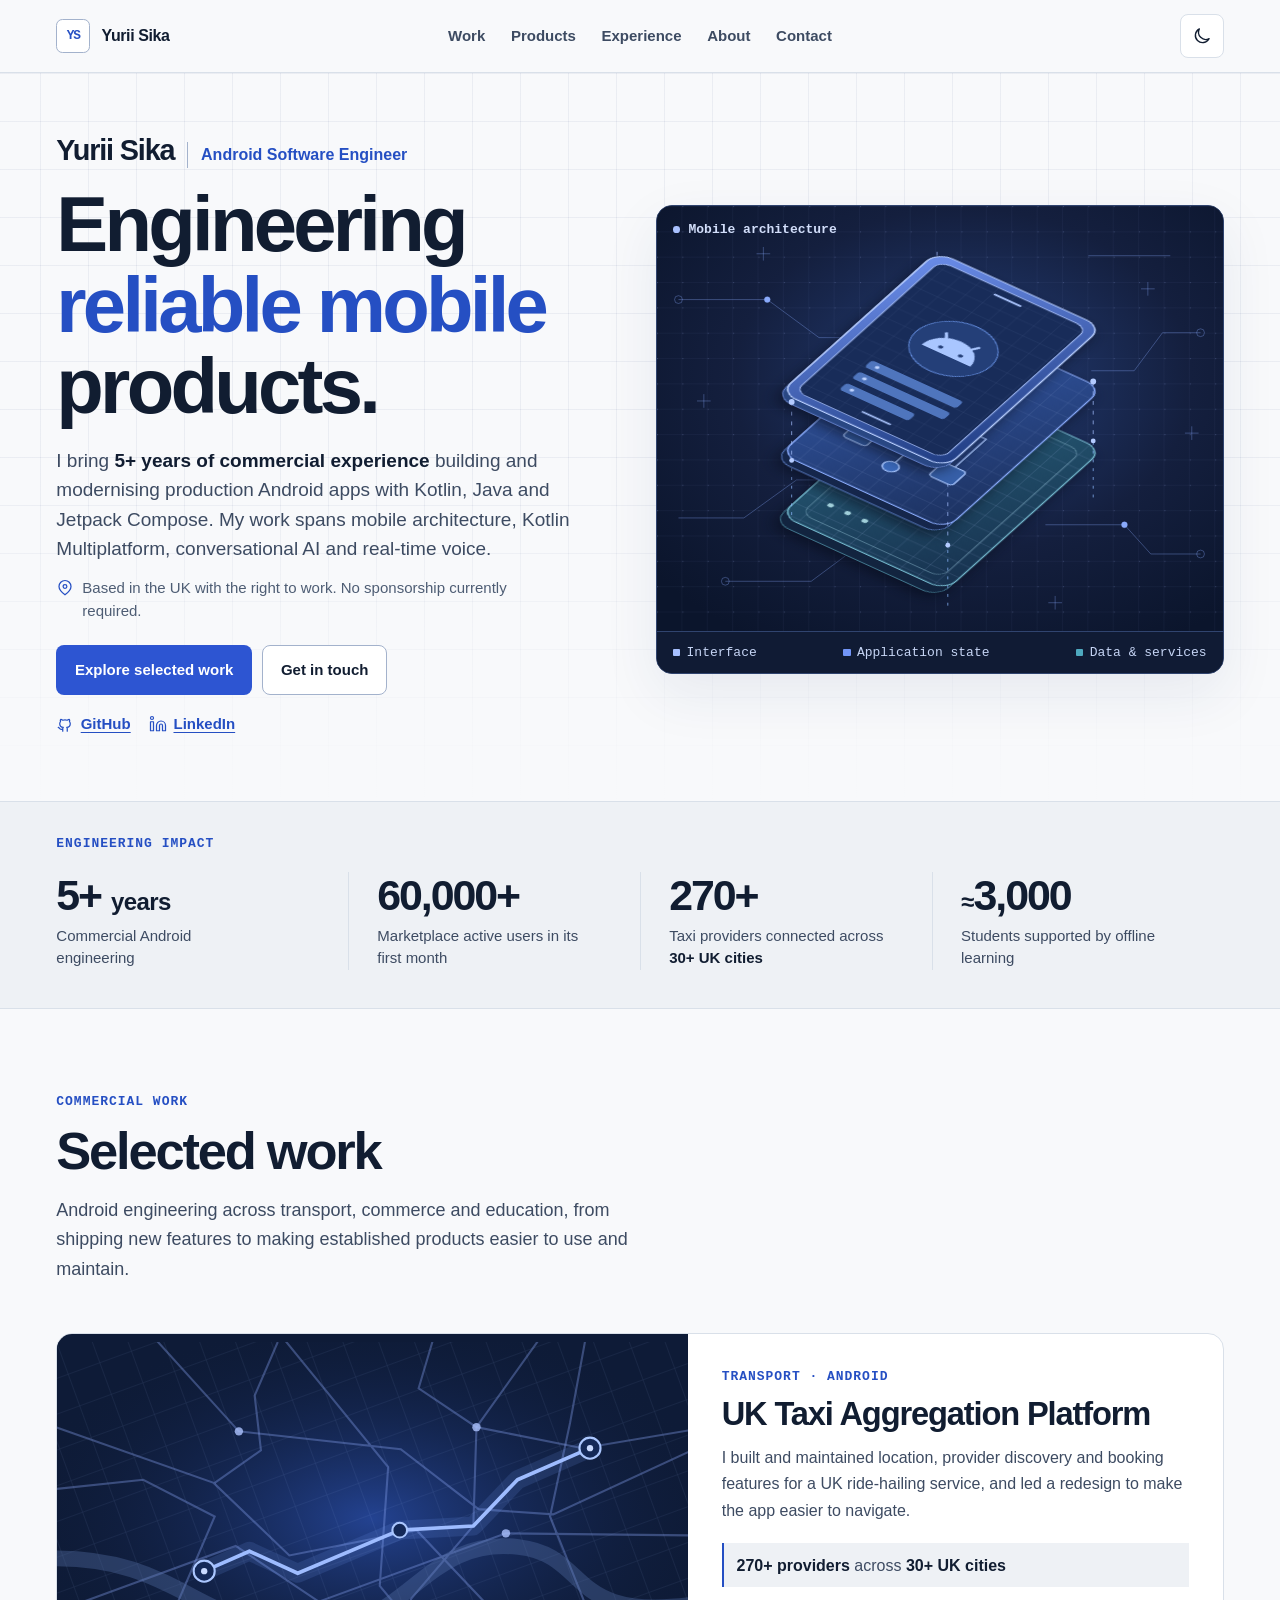
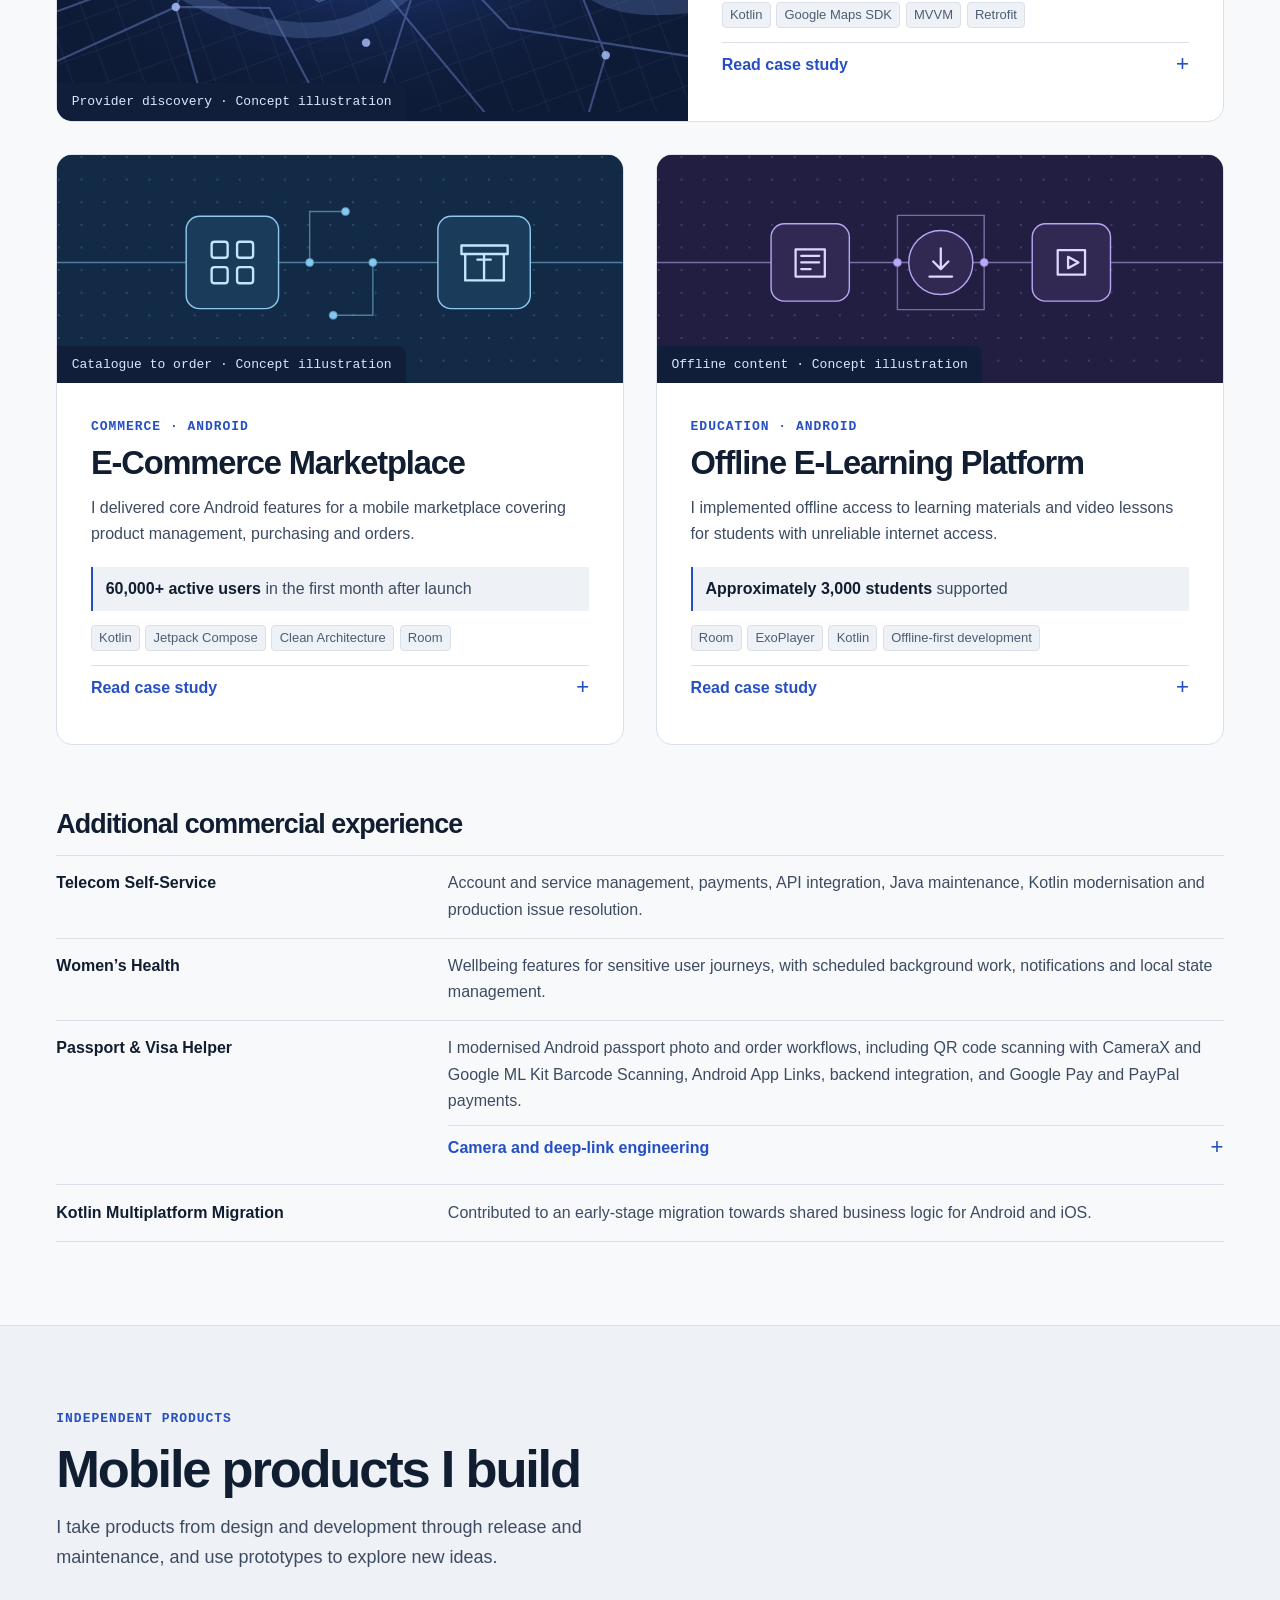
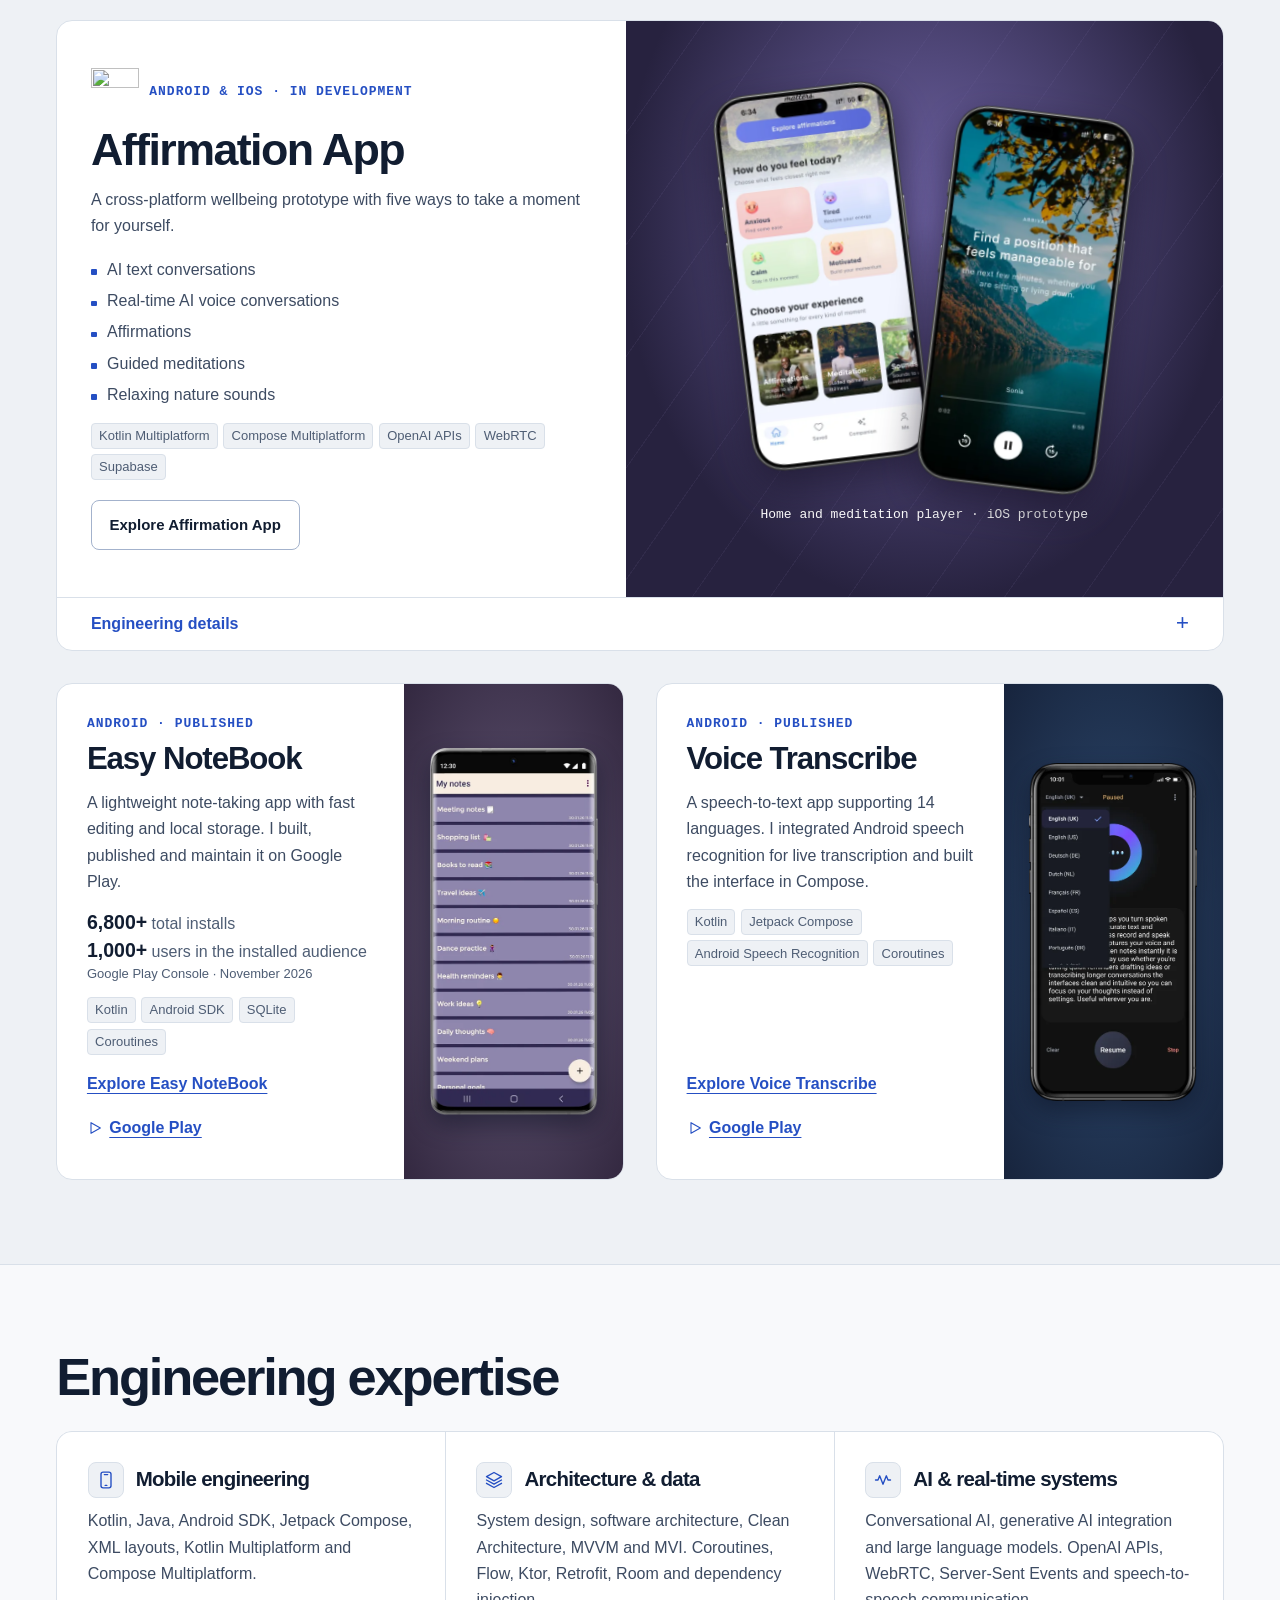
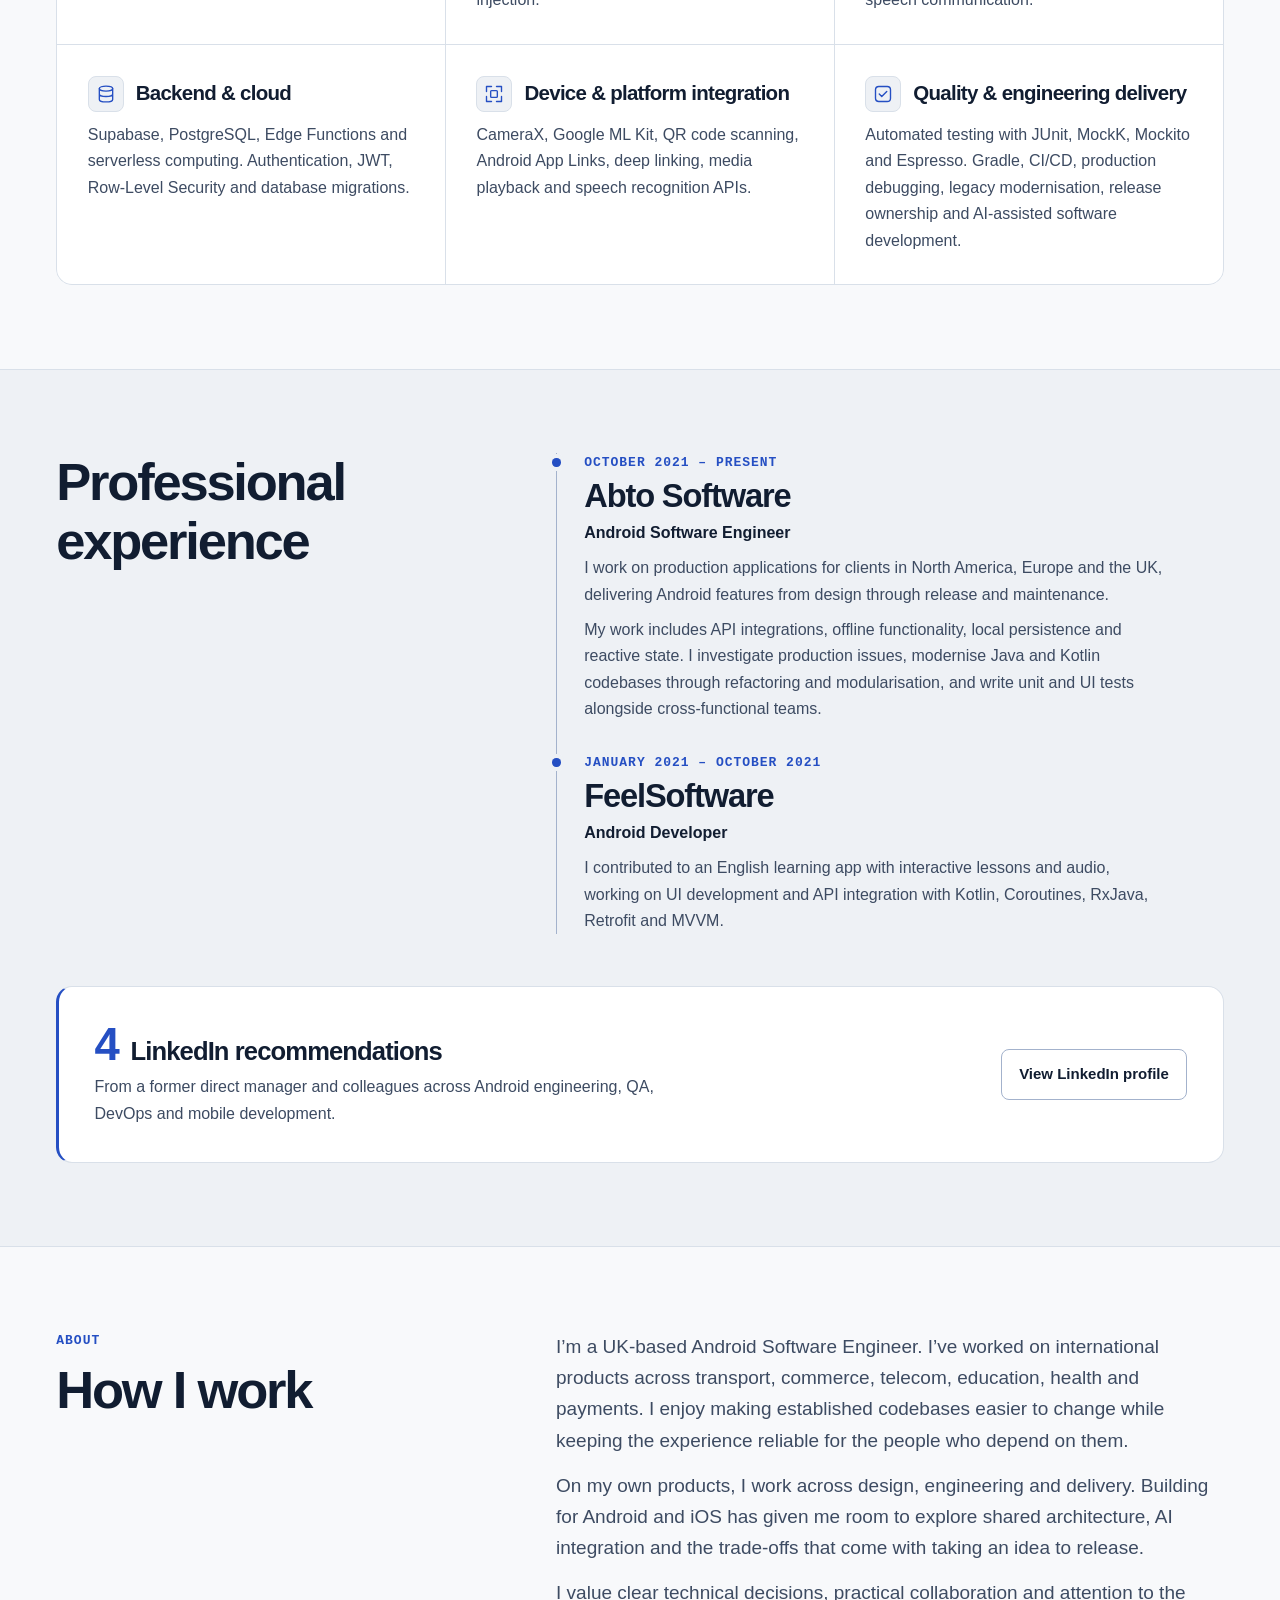
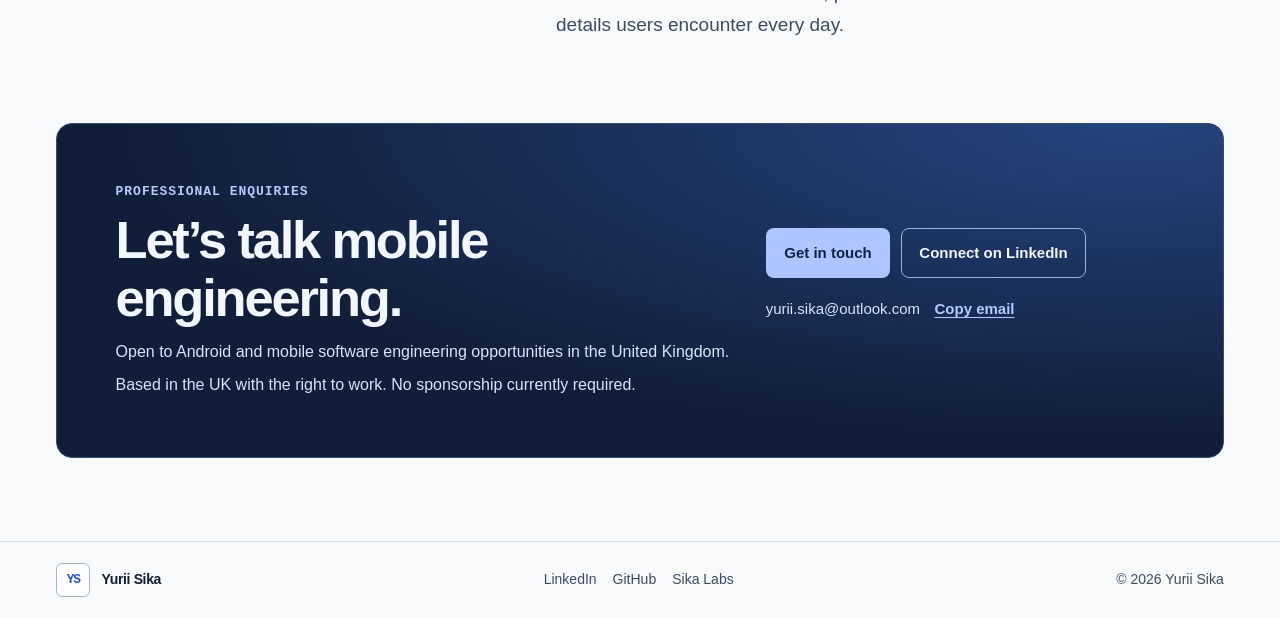
==== index.html @ c941b9f6 "feat(portfolio): redesign engineering portfolio and enhance project showcases" ====
<!DOCTYPE html>
<html lang="en-GB">
<head>
  <meta charset="utf-8">
  <meta name="viewport" content="width=device-width, initial-scale=1">
  <title>Yurii Sika | Android Software Engineer | Kotlin &amp; Mobile</title>
  <meta name="description" content="UK-based Android Software Engineer with 5+ years of commercial experience in Kotlin, Java, Jetpack Compose, Kotlin Multiplatform and production mobile engineering.">
  <link rel="canonical" href="https://yuriisika.com/">
  <meta property="og:type" content="website">
  <meta property="og:locale" content="en_GB">
  <meta property="og:url" content="https://yuriisika.com/">
  <meta property="og:site_name" content="Yurii Sika">
  <meta property="og:title" content="Yurii Sika | Android Software Engineer">
  <meta property="og:description" content="Commercial Android engineering and independent mobile products. Explore Yurii Sika’s work and experience.">
  <meta property="og:image" content="https://yuriisika.com/portfolio/share.png">
  <meta property="og:image:width" content="1200">
  <meta property="og:image:height" content="630">
  <meta property="og:image:alt" content="Yurii Sika, Android Software Engineer. Stylised illustration of the layers of a mobile app.">
  <meta name="twitter:card" content="summary_large_image">
  <meta name="twitter:title" content="Yurii Sika | Android Software Engineer">
  <meta name="twitter:description" content="Commercial Android engineering and independent mobile products. Explore Yurii Sika’s work and experience.">
  <meta name="twitter:image" content="https://yuriisika.com/portfolio/share.png">
  <meta name="twitter:image:alt" content="Yurii Sika, Android Software Engineer. Stylised illustration of the layers of a mobile app.">
  <link rel="icon" href="/favicon_32.png" sizes="32x32">
  <link rel="icon" href="/favicon_192.png" sizes="192x192">
  <link rel="apple-touch-icon" href="/favicon_512.png">
  <script>
    if (location.pathname === '/index.html') {
      history.replaceState(null, '', '/' + location.search + location.hash);
    }
    // Apply the saved preference before rendering and keep the shared theme key.
    try {
      const theme = localStorage.getItem('theme');
      if (theme === 'light' || theme === 'dark') document.documentElement.dataset.theme = theme;
    } catch {}
  </script>
  <link rel="stylesheet" href="/portfolio/portfolio.css">
  <script defer src="/script.js"></script>
  <script async src="https://www.googletagmanager.com/gtag/js?id=G-YZV2LLNLML"></script>
  <script>
    window.dataLayer = window.dataLayer || [];
    function gtag() { dataLayer.push(arguments); }
    gtag('js', new Date());
    gtag('config', 'G-YZV2LLNLML');
  </script>
  <script type="application/ld+json">
  {
    "@context": "https://schema.org",
    "@graph": [
      {
        "@type": "Person",
        "@id": "https://yuriisika.com/#person",
        "name": "Yurii Sika",
        "jobTitle": "Android Software Engineer",
        "url": "https://yuriisika.com/",
        "sameAs": ["https://www.linkedin.com/in/yurii-sika-ld-in/", "https://github.com/yurasika25"],
        "knowsAbout": ["Android software engineering", "Kotlin", "Jetpack Compose", "Kotlin Multiplatform"]
      },
      {
        "@type": "WebSite",
        "@id": "https://yuriisika.com/#website",
        "url": "https://yuriisika.com/",
        "name": "Yurii Sika",
        "inLanguage": "en-GB",
        "publisher": {"@id": "https://yuriisika.com/#person"}
      }
    ]
  }
  </script>
</head>
<body id="top">
  <a class="skip-link" href="#main">Skip to content</a>
  <header class="site-header">
    <div class="shell header-inner">
      <a class="wordmark" href="#top">
        <span class="monogram" aria-hidden="true">YS</span>
        <span>Yurii Sika</span>
      </a>
      <nav id="site-nav" class="site-nav" aria-label="Main navigation">
        <a href="#work">Work</a>
        <a href="#products">Products</a>
        <a href="#experience">Experience</a>
        <a href="#about">About</a>
        <a href="#contact">Contact</a>
      </nav>
      <div class="header-controls">
        <button class="icon-button" id="theme-toggle" type="button" aria-label="Dark theme" aria-pressed="false" title="Toggle light or dark theme" hidden>
          <svg class="moon-icon" viewBox="0 0 24 24" width="20" height="20" aria-hidden="true"><path d="M20.5 15.2a8.7 8.7 0 0 1-11.7-11.7A8.7 8.7 0 1 0 20.5 15.2Z"/></svg>
          <svg class="sun-icon" viewBox="0 0 24 24" width="20" height="20" aria-hidden="true"><circle cx="12" cy="12" r="4"/><path d="M12 2v2m0 16v2M2 12h2m16 0h2M5 5l1.5 1.5m11 11L19 19M5 19l1.5-1.5m11-11L19 5"/></svg>
        </button>
        <button class="icon-button" id="menu-toggle" type="button" aria-label="Menu" aria-controls="site-nav" aria-expanded="false" hidden>
          <svg class="menu-icon" viewBox="0 0 24 24" width="20" height="20" aria-hidden="true"><path d="M4 7h16M4 12h16M4 17h16"/></svg>
          <svg class="close-icon" viewBox="0 0 24 24" width="20" height="20" aria-hidden="true"><path d="m6 6 12 12M18 6 6 18"/></svg>
        </button>
      </div>
    </div>
  </header>

  <main id="main" tabindex="-1">
    <section class="hero" aria-labelledby="hero-title">
      <div class="shell layout hero-layout">
        <div class="hero-copy">
          <p class="hero-identity"><strong>Yurii Sika</strong> <span>Android Software Engineer</span></p>
          <h1 id="hero-title">Engineering <em>reliable mobile</em> products.</h1>
          <p class="hero-description">I bring <strong>5+ years of commercial experience</strong> building and modernising production Android apps with Kotlin, Java and Jetpack Compose. My work spans mobile architecture, Kotlin Multiplatform, conversational AI and real-time voice.</p>
          <p class="hero-availability">
            <svg class="line-icon" viewBox="0 0 24 24" width="18" height="18" aria-hidden="true" focusable="false"><path d="M20 10c0 5-8 11-8 11s-8-6-8-11a8 8 0 1 1 16 0Z"/><circle cx="12" cy="10" r="2.5"/></svg>
            <span>Based in the UK with the right to work. No sponsorship currently required.</span>
          </p>
          <div class="actions hero-actions">
            <a class="button primary" href="#work">Explore selected work</a>
            <a class="button secondary" href="#contact">Get in touch</a>
          </div>
          <div class="hero-links">
            <a href="https://github.com/yurasika25" class="text-link">
              <svg class="line-icon" viewBox="0 0 24 24" width="18" height="18" aria-hidden="true" focusable="false"><path d="M9 19c-4 1.2-4-2-6-2.5m12 5v-3a2.6 2.6 0 0 0-.7-2c2.3-.3 4.7-1.1 4.7-5A3.9 3.9 0 0 0 18 8.8a3.6 3.6 0 0 0-.1-2.8S17 5.7 15 7a11 11 0 0 0-6 0C7 5.7 6.1 6 6.1 6A3.6 3.6 0 0 0 6 8.8a3.9 3.9 0 0 0-1 2.7c0 3.9 2.4 4.7 4.7 5a2.6 2.6 0 0 0-.7 2v3"/></svg>
              GitHub
            </a>
            <a href="https://www.linkedin.com/in/yurii-sika-ld-in/" class="text-link">
              <svg class="line-icon" viewBox="0 0 24 24" width="18" height="18" aria-hidden="true" focusable="false"><path d="M16 8a6 6 0 0 1 6 6v7h-4v-7a2 2 0 0 0-4 0v7h-4v-7a6 6 0 0 1 6-6ZM2 9h4v12H2z"/><circle cx="4" cy="4" r="2"/></svg>
              LinkedIn
            </a>
          </div>
        </div>
        <figure class="hero-figure">
          <div class="figure-header"><span class="figure-status" aria-hidden="true"></span> Mobile architecture</div>
          <img src="/portfolio/mobile-architecture.svg" width="580" height="436" alt="" fetchpriority="high">
          <figcaption class="figure-legend"><span>Interface</span><span>Application state</span><span>Data &amp; services</span></figcaption>
        </figure>
      </div>
    </section>

    <section class="impact" aria-labelledby="impact-title">
      <div class="shell">
        <h2 class="eyebrow" id="impact-title">Engineering impact</h2>
        <dl class="metric-grid">
          <div><dt>Commercial Android engineering</dt><dd>5+ <span>years</span></dd></div>
          <div><dt>Marketplace active users in its first month</dt><dd>60,000+</dd></div>
          <div><dt>Taxi providers connected across <strong>30+ UK cities</strong></dt><dd>270+</dd></div>
          <div><dt>Students supported by offline learning</dt><dd><span class="visually-hidden">Approximately </span><span aria-hidden="true">≈</span>3,000</dd></div>
        </dl>
      </div>
    </section>

    <section class="shell section" id="work" aria-labelledby="work-title">
      <span class="anchor-alias" id="projects" aria-hidden="true"></span>
      <div class="section-intro">
        <p class="eyebrow">Commercial work</p>
        <h2 id="work-title">Selected work</h2>
        <p>Android engineering across transport, commerce and education, from shipping new features to making established products easier to use and maintain.</p>
      </div>

      <div class="work-grid">
        <article class="case case-featured" aria-labelledby="taxi-title">
          <figure class="case-art map-art">
            <svg viewBox="0 0 600 352" aria-hidden="true" focusable="false">
              <defs>
                <pattern id="map-grid" width="32" height="32" patternUnits="userSpaceOnUse" patternTransform="rotate(-20)"><path d="M0 0h32v32" fill="none" stroke="#a5c2ff" stroke-opacity=".13"/></pattern>
                <radialGradient id="map-glow"><stop stop-color="#325dcd" stop-opacity=".6"/><stop offset="1" stop-color="#0d1832" stop-opacity="0"/></radialGradient>
              </defs>
              <rect width="600" height="352" fill="#0e1b37"/>
              <ellipse cx="300" cy="168" rx="343" ry="200" fill="url(#map-glow)"/>
              <rect width="600" height="352" fill="url(#map-grid)"/>
              <g fill="none" stroke="#819be8" stroke-opacity=".38" stroke-width="2">
                <path d="M-5 258 170 194l79 53 178-65 179 2M87-10l86 95 154 17 74 57 71 5 134-62M-10 78l159 56 72 69 121-24 88 93 178 28M210-10l105 129-8 113 107 129M464-10 399 81l-3 94-59 69-37 115M504-10l-16 87-19 89 53 132-18 61"/>
                <path d="M-12 309 113 252l89 1 51 97M-12 141l94-10 68 35-37 86 31 109M360-10l-16 54 55 37 101 20 101-17M210 0l-22 51 6 52-44 31"/>
              </g>
              <path d="M-10 206c123-3 140 62 238 68 106 7 117-90 211-79 70 8 43 73 172 54" fill="none" stroke="#5673a8" stroke-opacity=".36" stroke-width="15"/>
              <path d="m140 218 43-19 46 21 97-41 70-4 42-44 69-30" fill="none" stroke="#76a3fa" stroke-width="18" stroke-opacity=".14" stroke-linecap="round" stroke-linejoin="round"/>
              <path d="m140 218 43-19 46 21 97-41 70-4 42-44 69-30" fill="none" stroke="#9ebcff" stroke-width="3.5" stroke-linecap="round" stroke-linejoin="round"/>
              <g fill="#142958" stroke="#abc7ff" stroke-width="2">
                <circle cx="140" cy="218" r="10"/><circle cx="326" cy="179" r="7"/><circle cx="507" cy="101" r="10"/>
              </g>
              <g fill="#c9daff"><circle cx="140" cy="218" r="3"/><circle cx="507" cy="101" r="3"/></g>
              <g fill="#adc3ff" fill-opacity=".8"><circle cx="173" cy="85" r="4"/><circle cx="427" cy="182" r="4"/><circle cx="522" cy="298" r="4"/><circle cx="113" cy="252" r="4"/><circle cx="399" cy="81" r="4"/><circle cx="294" cy="286" r="4"/></g>
            </svg>
            <figcaption>Provider discovery · Concept illustration</figcaption>
          </figure>
          <div class="case-body">
            <p class="eyebrow">Transport · Android</p>
            <h3 id="taxi-title">UK Taxi Aggregation Platform</h3>
            <p>I built and maintained location, provider discovery and booking features for a UK ride-hailing service, and led a redesign to make the app easier to navigate.</p>
            <p class="case-outcome"><strong>270+ providers</strong> across <strong>30+ UK cities</strong></p>
            <ul class="tech-list" aria-label="Key taxi platform technologies"><li>Kotlin</li><li>Google Maps SDK</li><li>MVVM</li><li>Retrofit</li></ul>
            <details class="disclosure">
              <summary>Read case study<span class="visually-hidden"> for the UK Taxi Aggregation Platform</span></summary>
              <div class="disclosure-body">
                <h4>Engineering challenge</h4>
                <p>Help riders find providers near them and follow a clear path from discovery to booking.</p>
                <h4>Technical approach</h4>
                <p>I worked with Google Maps SDK, REST APIs and local persistence. MVVM-based screen logic handled UI state. I collaborated with the UK client and QA teams on production delivery.</p>
                <ul class="tech-list" aria-label="Additional taxi platform technologies"><li>Android SDK</li><li>XML</li><li>Hilt</li><li>Room</li><li>Espresso</li></ul>
              </div>
            </details>
          </div>
        </article>

        <article class="case" aria-labelledby="market-title">
          <figure class="case-art market-art">
            <svg viewBox="0 0 600 230" aria-hidden="true" focusable="false">
              <defs><pattern id="market-grid" width="24" height="24" patternUnits="userSpaceOnUse"><circle cx="2" cy="2" r="1" fill="#9bcaff" fill-opacity=".26"/></pattern></defs>
              <rect width="600" height="230" fill="#122a45"/>
              <rect width="600" height="230" fill="url(#market-grid)"/>
              <g fill="none" stroke="#71aacd" stroke-opacity=".65" stroke-width="1.5"><path d="M0 114h137m98 0h169m91 0h105M268 114V60h38m29 54v56h-42"/><circle cx="268" cy="114" r="4" fill="#82c9f3"/><circle cx="335" cy="114" r="4" fill="#82c9f3"/><circle cx="306" cy="60" r="4" fill="#82c9f3"/><circle cx="293" cy="170" r="4" fill="#82c9f3"/></g>
              <g fill="#1b3b5a" stroke="#8ec8ec" stroke-width="1.5"><rect x="137" y="65" width="98" height="98" rx="14"/><rect x="404" y="65" width="98" height="98" rx="14"/></g>
              <g fill="none" stroke="#c2e6ff" stroke-width="2.5" stroke-linejoin="round" stroke-linecap="round"><rect x="164" y="92" width="17" height="17" rx="3"/><rect x="191" y="92" width="17" height="17" rx="3"/><rect x="164" y="119" width="17" height="17" rx="3"/><rect x="191" y="119" width="17" height="17" rx="3"/><path d="M433 105h41v28h-41zM429 96h49v9h-49zM453 105v28m-7-22h14"/></g>
            </svg>
            <figcaption>Catalogue to order · Concept illustration</figcaption>
          </figure>
          <div class="case-body">
            <p class="eyebrow">Commerce · Android</p>
            <h3 id="market-title">E-Commerce Marketplace</h3>
            <p>I delivered core Android features for a mobile marketplace covering product management, purchasing and orders.</p>
            <p class="case-outcome"><strong>60,000+ active users</strong> in the first month after launch</p>
            <ul class="tech-list" aria-label="Key marketplace technologies"><li>Kotlin</li><li>Jetpack Compose</li><li>Clean Architecture</li><li>Room</li></ul>
            <details class="disclosure">
              <summary>Read case study<span class="visually-hidden"> for the E-Commerce Marketplace</span></summary>
              <div class="disclosure-body">
                <h4>Engineering challenge</h4>
                <p>Support data-driven marketplace flows while keeping the Android codebase maintainable as the product grew.</p>
                <h4>Technical approach</h4>
                <p>I built Compose interfaces with reactive state, integrated backend APIs and local persistence, and contributed to the application architecture.</p>
                <ul class="tech-list" aria-label="Additional marketplace technologies"><li>Coroutines</li><li>Dagger</li><li>MVVM</li><li>REST APIs</li></ul>
              </div>
            </details>
          </div>
        </article>

        <article class="case" aria-labelledby="learning-title">
          <figure class="case-art learning-art">
            <svg viewBox="0 0 600 230" aria-hidden="true" focusable="false">
              <defs><pattern id="learning-grid" width="24" height="24" patternUnits="userSpaceOnUse"><circle cx="2" cy="2" r="1" fill="#c2b4fb" fill-opacity=".28"/></pattern></defs>
              <rect width="600" height="230" fill="#211e41"/>
              <rect width="600" height="230" fill="url(#learning-grid)"/>
              <g fill="none" stroke="#a59adc" stroke-width="1.5" stroke-opacity=".65"><path d="M0 114h121m360 0h119m-402 0h207m-150 0V64h92v50m-92 0v50h92v-50"/><circle cx="255" cy="114" r="4" fill="#baa9fc"/><circle cx="347" cy="114" r="4" fill="#baa9fc"/></g>
              <g fill="#322953" stroke="#b7a6f2" stroke-width="1.5"><rect x="121" y="73" width="83" height="82" rx="14"/><rect x="398" y="73" width="83" height="82" rx="14"/><circle cx="301" cy="114" r="34"/></g>
              <g fill="none" stroke="#e0d6ff" stroke-width="2.4" stroke-linecap="round" stroke-linejoin="round"><path d="M147 100h31v29h-31zM153 107h19m-19 7h19m-19 7h10M425 101h29v26h-29z"/><path d="m436 108 11 6-11 6zM301 99v22m-8-8 8 8 8-8m-20 16h24"/></g>
            </svg>
            <figcaption>Offline content · Concept illustration</figcaption>
          </figure>
          <div class="case-body">
            <p class="eyebrow">Education · Android</p>
            <h3 id="learning-title">Offline E-Learning Platform</h3>
            <p>I implemented offline access to learning materials and video lessons for students with unreliable internet access.</p>
            <p class="case-outcome"><strong>Approximately 3,000 students</strong> supported</p>
            <ul class="tech-list" aria-label="Key e-learning technologies and practices"><li>Room</li><li>ExoPlayer</li><li>Kotlin</li><li>Offline-first development</li></ul>
            <details class="disclosure">
              <summary>Read case study<span class="visually-hidden"> for the Offline E-Learning Platform</span></summary>
              <div class="disclosure-body">
                <h4>Engineering challenge</h4>
                <p>Keep educational content and video lessons available when students lose their connection.</p>
                <h4>Technical approach</h4>
                <p>I worked on local persistence, caching, media playback and API integrations, and collaborated with backend engineers on content availability.</p>
                <ul class="tech-list" aria-label="Additional e-learning technologies"><li>Java</li><li>Jetpack Compose</li><li>Retrofit</li><li>MVVM</li><li>Clean Architecture</li><li>JUnit</li></ul>
              </div>
            </details>
          </div>
        </article>
      </div>

      <div class="additional-work">
        <h3>Additional commercial experience</h3>
        <dl class="work-index">
          <div><dt>Telecom Self-Service</dt><dd>Account and service management, payments, API integration, Java maintenance, Kotlin modernisation and production issue resolution.</dd></div>
          <div><dt>Women’s Health</dt><dd>Wellbeing features for sensitive user journeys, with scheduled background work, notifications and local state management.</dd></div>
          <div>
            <dt>Passport &amp; Visa Helper</dt>
            <dd>
              <p>I modernised Android passport photo and order workflows, including QR code scanning with CameraX and Google ML Kit Barcode Scanning, Android App Links, backend integration, and Google Pay and PayPal payments.</p>
              <details class="disclosure work-disclosure">
                <summary>Camera and deep-link engineering<span class="visually-hidden"> for Passport and Visa Helper</span></summary>
                <div class="disclosure-body"><p>I routed the scanner through the existing deep-link flow so that scanned QR codes and Android App Links lead to the same workflow. I worked on camera lifecycle management and refactored the legacy Android architecture.</p></div>
              </details>
            </dd>
          </div>
          <div><dt>Kotlin Multiplatform Migration</dt><dd>Contributed to an early-stage migration towards shared business logic for Android and iOS.</dd></div>
        </dl>
      </div>
    </section>

    <section class="products-section section" id="products" aria-labelledby="products-title">
      <div class="shell">
        <div class="section-intro">
          <p class="eyebrow">Independent products</p>
          <h2 id="products-title">Mobile products I build</h2>
          <p>I take products from design and development through release and maintenance, and use prototypes to explore new ideas.</p>
        </div>

        <article class="product affirmation-product" aria-labelledby="affirmation-title">
          <div class="product-body">
            <div class="product-meta">
              <img src="/affirmation-app/logo-current-small.png" width="48" height="47" alt="" loading="lazy" decoding="async">
              <p class="eyebrow">Android &amp; iOS · In development</p>
            </div>
            <h3 id="affirmation-title">Affirmation App</h3>
            <p>A cross-platform wellbeing prototype with five ways to take a moment for yourself.</p>
            <ul class="pillars">
              <li>AI text conversations</li>
              <li>Real-time AI voice conversations</li>
              <li>Affirmations</li>
              <li>Guided meditations</li>
              <li>Relaxing nature sounds</li>
            </ul>
            <ul class="tech-list" aria-label="Key Affirmation App technologies"><li>Kotlin Multiplatform</li><li>Compose Multiplatform</li><li>OpenAI APIs</li><li>WebRTC</li><li>Supabase</li></ul>
            <div class="actions product-actions"><a class="button secondary" href="/affirmation-app/">Explore Affirmation App</a></div>
          </div>
          <figure class="product-art affirmation-art">
            <div class="device-pair">
              <img class="device-home" src="/portfolio/affirmation-home-384.webp" srcset="/portfolio/affirmation-home-384.webp 384w, /portfolio/affirmation-home-704.webp 704w" sizes="(max-width: 35rem) 35vw, 200px" width="384" height="786" alt="Affirmation App home screen showing a daily affirmation, mood check-in and activity shortcuts" loading="lazy" decoding="async">
              <img class="device-player" src="/portfolio/affirmation-meditation-384.webp" srcset="/portfolio/affirmation-meditation-384.webp 384w, /portfolio/affirmation-meditation-704.webp 704w" sizes="(max-width: 35rem) 35vw, 200px" width="384" height="786" alt="Affirmation App guided meditation player with a lakeside image and playback controls" loading="lazy" decoding="async">
            </div>
            <figcaption>Home and meditation player · iOS prototype</figcaption>
          </figure>
          <details class="disclosure product-disclosure">
            <summary>Engineering details<span class="visually-hidden"> for Affirmation App</span></summary>
            <div class="disclosure-body">
              <p>I used Clean Architecture to share business logic across Android and iOS with Kotlin Multiplatform and build the interface with Compose Multiplatform. The app uses Coroutines and Flow for asynchronous work and state, Ktor for networking, Koin for dependency injection and Room for local caching. The shared architecture supports media playback, reminders and content management.</p>
              <figure class="transport-diagram">
                <figcaption>Conversation transport</figcaption>
                <div class="transport-lanes">
                  <div>
                    <h4>AI text</h4>
                    <p class="transport-path">App <span aria-hidden="true">→</span> Edge Functions <span aria-hidden="true">→</span> Responses API</p>
                    <p>A Supabase Edge Function calls the OpenAI Responses API and streams text back to the app using Server-Sent Events (SSE).</p>
                  </div>
                  <div>
                    <h4>Real-time voice</h4>
                    <p class="transport-path">App <span aria-hidden="true">↔</span> OpenAI Realtime API</p>
                    <p>Native WebRTC on Android and iOS carries bidirectional speech-to-speech audio between the device and OpenAI.</p>
                  </div>
                </div>
              </figure>
              <p>Supabase uses JWT authentication. Edge Functions authorise voice sessions, manage their lifecycle and enforce usage quotas. PostgreSQL holds conversation and session records with Row-Level Security (RLS).</p>
              <p class="development-note">Real-time voice was implemented and tested on Android and iOS during development.</p>
            </div>
          </details>
        </article>

        <div class="product-grid">
          <article class="product compact-product" aria-labelledby="notebook-title">
            <div class="product-body">
              <p class="eyebrow">Android · Published</p>
              <h3 id="notebook-title">Easy NoteBook</h3>
              <p>A lightweight note-taking app with fast editing and local storage. I built, published and maintain it on Google Play.</p>
              <p class="notebook-metric">
                <strong>6,800+</strong> total installs<br>
                <strong>1,000+</strong> users in the installed audience
                <span>Google Play Console · November 2026</span>
              </p>
              <ul class="tech-list compact-stack" aria-label="Easy NoteBook technology"><li>Kotlin</li><li>Android SDK</li><li>SQLite</li><li>Coroutines</li></ul>
              <div class="product-links">
                <a class="text-link" href="/easy-notebook/">Explore Easy NoteBook</a>
                <a class="text-link store-link" href="https://play.google.com/store/apps/details?id=com.notes.easynotebook" aria-label="Easy NoteBook on Google Play">
                  <svg class="line-icon" viewBox="0 0 24 24" width="16" height="16" aria-hidden="true" focusable="false"><path d="m6 4 14 8-14 8Z"/></svg>
                  Google Play
                </a>
              </div>
            </div>
            <div class="product-art notebook-art"><img src="/portfolio/easy-notebook-400.webp" width="400" height="877" alt="Easy NoteBook on Android, showing its list of saved notes" loading="lazy" decoding="async"></div>
          </article>

          <article class="product compact-product" aria-labelledby="voice-title">
            <div class="product-body">
              <p class="eyebrow">Android · Published</p>
              <h3 id="voice-title">Voice Transcribe</h3>
              <p>A speech-to-text app supporting 14 languages. I integrated Android speech recognition for live transcription and built the interface in Compose.</p>
              <ul class="tech-list compact-stack" aria-label="Voice Transcribe technology"><li>Kotlin</li><li>Jetpack Compose</li><li>Android Speech Recognition</li><li>Coroutines</li></ul>
              <div class="product-links">
                <a class="text-link" href="/voice-transcribe/">Explore Voice Transcribe</a>
                <a class="text-link store-link" href="https://play.google.com/store/apps/details?id=com.voice.transcribe" aria-label="Voice Transcribe on Google Play">
                  <svg class="line-icon" viewBox="0 0 24 24" width="16" height="16" aria-hidden="true" focusable="false"><path d="m6 4 14 8-14 8Z"/></svg>
                  Google Play
                </a>
              </div>
            </div>
            <div class="product-art voice-art"><img src="/portfolio/voice-transcribe-400.webp" width="400" height="805" alt="Voice Transcribe on Android, showing the language selector and a live transcript" loading="lazy" decoding="async"></div>
          </article>
        </div>
      </div>
    </section>

    <section class="shell section expertise" aria-labelledby="expertise-title">
      <span class="anchor-alias" id="stack" aria-hidden="true"></span>
      <div class="section-intro">
        <h2 id="expertise-title">Engineering expertise</h2>
      </div>
      <div class="capabilities">
        <article>
          <div class="capability-heading">
            <span class="capability-icon"><svg class="line-icon" viewBox="0 0 24 24" width="20" height="20" aria-hidden="true" focusable="false"><rect x="6" y="2.5" width="12" height="19" rx="2.5"/><path d="M10 5.5h4m-3 13h2"/></svg></span>
            <h3>Mobile engineering</h3>
          </div>
          <p>Kotlin, Java, Android SDK, Jetpack Compose, XML layouts, Kotlin Multiplatform and Compose Multiplatform.</p>
        </article>
        <article>
          <div class="capability-heading">
            <span class="capability-icon"><svg class="line-icon" viewBox="0 0 24 24" width="20" height="20" aria-hidden="true" focusable="false"><path d="m12 3 9 5-9 5-9-5Zm-9 9 9 5 9-5m-18 4 9 5 9-5"/></svg></span>
            <h3>Architecture &amp; data</h3>
          </div>
          <p>System design, software architecture, Clean Architecture, MVVM and MVI. Coroutines, Flow, Ktor, Retrofit, Room and dependency injection.</p>
        </article>
        <article>
          <div class="capability-heading">
            <span class="capability-icon"><svg class="line-icon" viewBox="0 0 24 24" width="20" height="20" aria-hidden="true" focusable="false"><path d="M3 12h3l2-5 4 10 4-10 2 5h3"/></svg></span>
            <h3>AI &amp; real-time systems</h3>
          </div>
          <p>Conversational AI, generative AI integration and large language models. OpenAI APIs, WebRTC, Server-Sent Events and speech-to-speech communication.</p>
        </article>
        <article>
          <div class="capability-heading">
            <span class="capability-icon"><svg class="line-icon" viewBox="0 0 24 24" width="20" height="20" aria-hidden="true" focusable="false"><ellipse cx="12" cy="5.5" rx="8" ry="3"/><path d="M4 5.5v13a8 3 0 0 0 16 0v-13m-16 6.5a8 3 0 0 0 16 0"/></svg></span>
            <h3>Backend &amp; cloud</h3>
          </div>
          <p>Supabase, PostgreSQL, Edge Functions and serverless computing. Authentication, JWT, Row-Level Security and database migrations.</p>
        </article>
        <article>
          <div class="capability-heading">
            <span class="capability-icon"><svg class="line-icon" viewBox="0 0 24 24" width="20" height="20" aria-hidden="true" focusable="false"><path d="M9 3H3v6m12-6h6v6M3 15v6h6m12-6v6h-6"/><rect x="8" y="8" width="8" height="8" rx="1"/></svg></span>
            <h3>Device &amp; platform integration</h3>
          </div>
          <p>CameraX, Google ML Kit, QR code scanning, Android App Links, deep linking, media playback and speech recognition APIs.</p>
        </article>
        <article>
          <div class="capability-heading">
            <span class="capability-icon"><svg class="line-icon" viewBox="0 0 24 24" width="20" height="20" aria-hidden="true" focusable="false"><rect x="3" y="3" width="18" height="18" rx="4"/><path d="m7.5 12 3 3 6-6"/></svg></span>
            <h3>Quality &amp; engineering delivery</h3>
          </div>
          <p>Automated testing with JUnit, MockK, Mockito and Espresso. Gradle, CI/CD, production debugging, legacy modernisation, release ownership and AI-assisted software development.</p>
        </article>
      </div>
    </section>

    <section class="experience-section section" id="experience" aria-labelledby="experience-title">
      <div class="shell layout experience-layout">
        <div class="section-intro"><h2 id="experience-title">Professional experience</h2></div>
        <ol class="timeline">
          <li>
            <p class="eyebrow"><time datetime="2021-10">October 2021</time> – Present</p>
            <h3>Abto Software</h3>
            <p class="job-title">Android Software Engineer</p>
            <p>I work on production applications for clients in North America, Europe and the UK, delivering Android features from design through release and maintenance.</p>
            <p>My work includes API integrations, offline functionality, local persistence and reactive state. I investigate production issues, modernise Java and Kotlin codebases through refactoring and modularisation, and write unit and UI tests alongside cross-functional teams.</p>
          </li>
          <li>
            <p class="eyebrow"><time datetime="2021-01">January 2021</time> – <time datetime="2021-10">October 2021</time></p>
            <h3>FeelSoftware</h3>
            <p class="job-title">Android Developer</p>
            <p>I contributed to an English learning app with interactive lessons and audio, working on UI development and API integration with Kotlin, Coroutines, RxJava, Retrofit and MVVM.</p>
          </li>
        </ol>
        <aside class="references" aria-labelledby="references-title">
          <div>
            <h3 id="references-title"><span class="reference-count">4</span> LinkedIn recommendations</h3>
            <p>From a former direct manager and colleagues across Android engineering, QA, DevOps and mobile development.</p>
          </div>
          <a class="button secondary" href="https://www.linkedin.com/in/yurii-sika-ld-in/">View LinkedIn profile</a>
        </aside>
      </div>
    </section>

    <section class="shell section layout about" id="about" aria-labelledby="about-title">
      <div class="section-intro"><p class="eyebrow">About</p><h2 id="about-title">How I work</h2></div>
      <div class="about-copy">
        <p>I’m a UK-based Android Software Engineer. I’ve worked on international products across transport, commerce, telecom, education, health and payments. I enjoy making established codebases easier to change while keeping the experience reliable for the people who depend on them.</p>
        <p>On my own products, I work across design, engineering and delivery. Building for Android and iOS has given me room to explore shared architecture, AI integration and the trade-offs that come with taking an idea to release.</p>
        <p>I value clear technical decisions, practical collaboration and attention to the details users encounter every day.</p>
      </div>
    </section>

    <section class="shell contact-shell" id="contact" aria-labelledby="contact-title">
      <div class="contact">
        <div>
          <p class="eyebrow">Professional enquiries</p>
          <h2 id="contact-title">Let’s talk mobile engineering.</h2>
          <p>Open to Android and mobile software engineering opportunities in the United Kingdom.</p>
          <p>Based in the UK with the right to work. No sponsorship currently required.</p>
        </div>
        <div class="contact-actions">
          <div class="actions">
            <a class="button primary" id="email-link" href="mailto:yurii.sika@outlook.com">Get in touch</a>
            <a class="button secondary" href="https://www.linkedin.com/in/yurii-sika-ld-in/">Connect on LinkedIn</a>
          </div>
          <div class="email-line"><span id="email-address">yurii.sika@outlook.com</span><button class="copy-button" type="button" id="copy-email" hidden>Copy email</button></div>
          <p class="copy-status" id="copy-status" role="status"></p>
        </div>
      </div>
    </section>
  </main>

  <footer class="site-footer">
    <div class="shell footer-inner">
      <a class="wordmark" href="#top"><span class="monogram" aria-hidden="true">YS</span><span>Yurii Sika</span></a>
      <nav aria-label="Footer">
        <a href="https://www.linkedin.com/in/yurii-sika-ld-in/">LinkedIn</a>
        <a href="https://github.com/yurasika25">GitHub</a>
        <a href="/sika-labs/">Sika Labs</a>
      </nav>
      <p>© <span id="year">2026</span> Yurii Sika</p>
    </div>
  </footer>
</body>
</html>
---- portfolio/portfolio.css ----
:root {
  color-scheme: light dark;
  --canvas: #f8f9fb;
  --surface: #fff;
  --surface-alt: #eef1f5;
  --ink: #111d31;
  --text: #3d4b62;
  --muted: #4e5d74;
  --line: #d9e0e9;
  --line-strong: #a3b2cc;
  --accent: #254fc3;
  --button: #2d55d2;
  --button-hover: #2145b7;
  --focus: #2959d5;
  --grid-line: #263f7610;
  --shadow: 0 20px 56px #1b306014;
  --sans: "Inter", -apple-system, BlinkMacSystemFont, "Segoe UI", sans-serif;
  --mono: ui-monospace, "SF Mono", Consolas, monospace;
  --max-width: 80rem;
  --gutter: clamp(1rem, 4.4vw, 4.5rem);
  --gap: clamp(1rem, 2.5vw, 2rem);
  --section-block: clamp(3.5rem, 6.5vw, 6rem);
  --radius: 1rem;
  --small-radius: .5rem;
  --header-height: 4.5rem;
  --motion: 160ms ease;
}

:root[data-theme="light"] { color-scheme: light; }
:root[data-theme="dark"] { color-scheme: dark; }

@supports (color: light-dark(#fff, #000)) {
  :root {
    --canvas: light-dark(#f8f9fb, #0b101a);
    --surface: light-dark(#fff, #121b2a);
    --surface-alt: light-dark(#eef1f5, #101827);
    --ink: light-dark(#111d31, #f2f6fd);
    --text: light-dark(#3d4b62, #b3c0d4);
    --muted: light-dark(#4e5d74, #a0b0ca);
    --line: light-dark(#d9e0e9, #29384e);
    --line-strong: light-dark(#a3b2cc, #4d5e7a);
    --accent: light-dark(#254fc3, #99b4ff);
    --button: light-dark(#2d55d2, #4566de);
    --button-hover: light-dark(#2145b7, #3b59cf);
    --focus: light-dark(#2959d5, #adc5ff);
    --grid-line: light-dark(#263f7610, #9eb9ff0d);
    --shadow: 0 20px 56px light-dark(#1b306014, #02050b70);
  }
}

*, *::before, *::after { box-sizing: border-box; }
[hidden] { display: none !important; }
html { scroll-padding-top: calc(var(--header-height) + 1.5rem); }
body {
  margin: 0;
  background: var(--canvas);
  color: var(--text);
  font-family: var(--sans);
  font-size: 1rem;
  line-height: 1.65;
  overflow-wrap: break-word;
}
button { color: inherit; font: inherit; }
button, summary { cursor: pointer; }
a { color: var(--accent); text-underline-offset: .22em; }
a, button { -webkit-tap-highlight-color: transparent; }
:focus-visible { outline: 3px solid var(--focus); outline-offset: 4px; }
main:focus { outline: none; }
img, svg { display: block; max-width: 100%; }
img { height: auto; }
h1, h2, h3, h4, p, dl, dd, figure { margin: 0; }
h1, h2, h3, h4 { color: var(--ink); line-height: 1.12; letter-spacing: -.035em; }
h1 { font-size: clamp(2.75rem, 6.08vw, 5.7rem); font-weight: 740; line-height: 1.04; letter-spacing: -.048em; }
h2 { font-size: clamp(2.25rem, 4.1vw, 3.5rem); letter-spacing: -.042em; }
h3 { font-size: clamp(1.5rem, 2.55vw, 2.15rem); }
h4 { font-size: 1rem; letter-spacing: -.015em; }
strong { color: var(--ink); }

.shell { width: min(calc(100% - 2 * var(--gutter)), var(--max-width)); margin-inline: auto; }
.layout { display: grid; grid-template-columns: repeat(12, minmax(0, 1fr)); gap: var(--gap); }
.section { padding-block: var(--section-block); }
.section-intro { margin-bottom: clamp(1.75rem, 4vw, 3rem); }
.section-intro h2 + p { max-width: 59ch; margin-top: .9rem; font-size: clamp(1rem, 1.5vw, 1.125rem); }
.eyebrow {
  color: var(--accent);
  font: 600 .8125rem/1.5 var(--mono);
  letter-spacing: .075em;
  text-transform: uppercase;
}
.section-intro > .eyebrow { margin-bottom: .7rem; }
.anchor-alias { display: block; }

.skip-link {
  position: fixed;
  left: var(--gutter);
  top: .75rem;
  z-index: 5;
  transform: translateY(-160%);
  padding: .6rem 1rem;
  background: var(--surface);
  border: 1px solid var(--line-strong);
  border-radius: var(--small-radius);
}
.skip-link:focus { transform: translateY(0); }

.site-header {
  position: sticky;
  top: 0;
  z-index: 3;
  background: var(--canvas);
  border-bottom: 1px solid var(--line);
}
.header-inner {
  position: relative;
  min-height: var(--header-height);
  display: grid;
  grid-template-columns: 1fr auto 1fr;
  align-items: center;
  gap: var(--gap);
}
.wordmark {
  display: inline-flex;
  width: fit-content;
  max-width: 100%;
  min-height: 2.75rem;
  align-items: center;
  gap: .7rem;
  color: var(--ink);
  text-decoration: none;
  font-weight: 720;
  letter-spacing: -.025em;
}
.monogram {
  display: grid;
  flex: 0 0 34px;
  width: 34px;
  aspect-ratio: 1;
  place-items: center;
  color: var(--accent);
  background: var(--surface);
  border: 1px solid var(--line-strong);
  border-radius: .4rem;
  font: 750 .8rem/1 var(--mono);
  letter-spacing: -.09em;
}
.site-nav, .header-controls { display: flex; align-items: center; }
.site-nav { gap: clamp(.85rem, 2vw, 2rem); }
.site-nav a {
  display: inline-flex;
  align-items: center;
  min-height: 2.75rem;
  color: var(--text);
  text-decoration: none;
  font-size: .9375rem;
  font-weight: 570;
}
.site-nav a:hover, .site-footer a:hover { color: var(--accent); text-decoration: underline; }
.header-controls { justify-self: end; gap: .5rem; }
.icon-button {
  display: grid;
  place-items: center;
  width: 44px;
  height: 44px;
  padding: 0;
  color: var(--ink);
  background: var(--surface);
  border: 1px solid var(--line);
  border-radius: var(--small-radius);
  transition: border-color var(--motion), color var(--motion);
}
.icon-button:hover { color: var(--accent); border-color: var(--accent); }
.icon-button svg, .line-icon { fill: none; stroke: currentColor; stroke-width: 1.65; stroke-linecap: round; stroke-linejoin: round; }
.line-icon { flex: none; }
.sun-icon, .close-icon, #theme-toggle[aria-pressed="true"] .moon-icon, #menu-toggle[aria-expanded="true"] .menu-icon { display: none; }
#theme-toggle[aria-pressed="true"] .sun-icon, #menu-toggle[aria-expanded="true"] .close-icon { display: block; }

.hero {
  padding-block: clamp(2.5rem, 4.65vw, 4.75rem) clamp(2.5rem, 4.25vw, 4.4rem);
  background-image: linear-gradient(to bottom, transparent 54%, var(--canvas)),
    linear-gradient(var(--grid-line) 1px, transparent 1px),
    linear-gradient(90deg, var(--grid-line) 1px, transparent 1px);
  background-position: center top;
  background-size: auto, 3rem 3rem, 3rem 3rem;
}
.hero-layout { align-items: center; }
.hero-copy { grid-column: span 6; }
.hero-identity {
  display: flex;
  flex-wrap: wrap;
  align-items: baseline;
  column-gap: .8rem;
  margin-bottom: 1rem;
}
.hero-identity strong {
  font-size: clamp(1.55rem, 2.25vw, 2rem);
  line-height: 1.2;
  letter-spacing: -.04em;
}
.hero-identity span {
  padding-inline-start: .8rem;
  border-inline-start: 1px solid var(--line-strong);
  color: var(--accent);
  font-size: clamp(.9375rem, 1.25vw, 1.0625rem);
  font-weight: 670;
}
.hero h1 em { display: block; color: var(--accent); font-style: normal; }
.hero-description {
  max-width: 49ch;
  margin-top: clamp(.9rem, 1.5vw, 1.25rem);
  font-size: clamp(1rem, 1.55vw, 1.1875rem);
  line-height: 1.55;
  text-wrap: pretty;
}
.hero-availability {
  display: flex;
  align-items: flex-start;
  gap: .5rem;
  max-width: 60ch;
  margin-top: .85rem;
  color: var(--muted);
  font-size: .9375rem;
  line-height: 1.5;
}
.hero-availability .line-icon { margin-top: .12rem; color: var(--accent); }
.actions { display: flex; flex-wrap: wrap; align-items: center; gap: .65rem; }
.hero-actions { margin-top: 1.4rem; }
.button {
  display: inline-flex;
  min-height: 3.15rem;
  align-items: center;
  justify-content: center;
  padding: .65rem 1.1rem;
  border: 1px solid transparent;
  border-radius: var(--small-radius);
  text-align: center;
  font-weight: 650;
  font-size: .9375rem;
  line-height: 1.35;
  text-decoration: none;
  transition: background-color var(--motion), border-color var(--motion), color var(--motion);
}
.button.primary { background: var(--button); color: #fff; }
.button.primary:hover { background: var(--button-hover); }
.button.secondary { background: var(--surface); border-color: var(--line-strong); color: var(--ink); }
.button.secondary:hover { border-color: var(--accent); color: var(--accent); }
.hero-links { margin-top: .45rem; display: flex; flex-wrap: wrap; align-items: center; gap: .35rem 1.15rem; }
.text-link {
  display: inline-flex;
  min-height: 2.75rem;
  align-items: center;
  width: fit-content;
  font-weight: 650;
  text-decoration-color: currentColor;
}
.text-link:hover { text-decoration-thickness: 2px; }
.hero-links a, .store-link { gap: .4rem; }
.hero-links a { font-size: .9375rem; }

.hero-figure {
  grid-column: 7 / -1;
  position: relative;
  isolation: isolate;
  overflow: hidden;
  background: #0b152c;
  color: #c6d5f5;
  border: 1px solid #30446f;
  border-radius: var(--radius);
  box-shadow: var(--shadow);
}
.hero-figure > img { width: 100%; }
.figure-header {
  position: absolute;
  top: 0;
  width: 100%;
  padding: .85rem 1rem;
  display: flex;
  align-items: center;
  gap: .55rem;
  color: #d2defa;
  font: 550 .8125rem/1.5 var(--mono);
}
.figure-status { width: .42rem; height: .42rem; flex: 0 0 auto; background: #a9c1ff; border-radius: 50%; }
.figure-legend {
  position: relative;
  display: flex;
  flex-wrap: wrap;
  justify-content: space-between;
  padding: .65rem 1rem;
  gap: .3rem .75rem;
  border-top: 1px solid #30446f;
  background: #101b34;
  font: 500 .8125rem/1.5 var(--mono);
}
.figure-legend span { display: inline-flex; align-items: center; gap: .4rem; }
.figure-legend span::before { content: ""; width: .45rem; height: .45rem; background: #a7c0ff; border-radius: 1px; }
.figure-legend span:nth-child(2)::before { background: #7295f7; }
.figure-legend span:nth-child(3)::before { background: #4ea9bf; }

.impact {
  background: var(--surface-alt);
  border-block: 1px solid var(--line);
  padding-block: 2rem 2.35rem;
}
.impact h2 { margin-bottom: 1.15rem; }
.metric-grid { display: grid; grid-template-columns: repeat(auto-fit, minmax(min(100%, 11rem), 1fr)); gap: 1rem 0; }
.metric-grid > div {
  display: flex;
  flex-direction: column-reverse;
  justify-content: start;
  border-inline-start: 1px solid var(--line);
  padding-inline: clamp(.75rem, 2.2vw, 2rem);
}
.metric-grid > div:first-child { padding-inline-start: 0; border: 0; }
.metric-grid dt { max-width: 26ch; font-size: .9375rem; line-height: 1.5; }
.metric-grid dd {
  color: var(--ink);
  margin-bottom: .45rem;
  font-size: clamp(1.75rem, 3.35vw, 3.05rem);
  line-height: 1.08;
  letter-spacing: -.048em;
  white-space: nowrap;
  font-weight: 740;
  font-variant-numeric: tabular-nums;
}
.metric-grid dd span { font-size: .56em; letter-spacing: -.025em; }

.work-grid { display: grid; grid-template-columns: repeat(2, minmax(0, 1fr)); gap: var(--gap); align-items: start; }
.case, .product {
  overflow: hidden;
  border: 1px solid var(--line);
  border-radius: var(--radius);
  background: var(--surface);
}
.case-featured, .affirmation-product { display: grid; grid-template-columns: minmax(0, 1.18fr) minmax(0, 1fr); }
.case-featured { grid-column: 1 / -1; }
.case-art, .product-art { position: relative; display: grid; align-content: center; }
.case-art svg { width: 100%; height: auto; }
.map-art { background: #0e1b37; min-height: 18rem; }
.market-art { background: #122a45; }
.learning-art { background: #211e41; }
.case-art figcaption, .product-art figcaption {
  color: #e2eaff;
  padding: .55rem .9rem;
  font: 500 .8125rem/1.5 var(--mono);
}
.case-art figcaption {
  position: absolute;
  inset: auto auto 0 0;
  background: #111e39;
  border-top-right-radius: var(--small-radius);
  color: #dbe6ff;
}
.case-art:not(.map-art) { padding-bottom: .75rem; }
.case-body, .product-body { padding: clamp(1.2rem, 3vw, 2.1rem); }
.case-body > h3, .product-body > h3 { margin-block: .55rem .8rem; text-wrap: balance; }
.case-body > p:not(.eyebrow), .product-body > p:not(.eyebrow) { max-width: 60ch; }
.case-outcome {
  margin-top: 1.2rem;
  padding: .65rem .8rem;
  border-left: 2px solid var(--accent);
  background: var(--surface-alt);
  line-height: 1.45;
}
.disclosure { border-top: 1px solid var(--line); margin-top: .9rem; }
.disclosure summary {
  list-style: none;
  min-height: 2.75rem;
  display: flex;
  align-items: center;
  justify-content: space-between;
  gap: .75rem;
  color: var(--accent);
  font-weight: 650;
}
.disclosure summary:hover { text-decoration: underline; text-underline-offset: .22em; }
.disclosure summary::-webkit-details-marker { display: none; }
.disclosure summary::after { content: "+" / ""; font: 500 1.4rem/1 var(--mono); }
.disclosure[open] summary::after { content: "−" / ""; }
.disclosure-body { padding-block: .45rem .2rem; }
.disclosure-body h4 { margin-bottom: .35rem; }
.disclosure-body p + h4 { margin-top: .8rem; }
.visually-hidden {
  position: absolute;
  width: 1px;
  height: 1px;
  padding: 0;
  overflow: hidden;
  clip-path: inset(50%);
  white-space: nowrap;
}
.tech-list {
  display: flex;
  flex-wrap: wrap;
  gap: .35rem;
  margin: .9rem 0 0;
  padding: 0;
  list-style: none;
}
.tech-list li {
  padding: .2rem .45rem;
  background: var(--surface-alt);
  border: 1px solid var(--line);
  border-radius: .25rem;
  color: var(--muted);
  font-size: .8125rem;
  line-height: 1.35;
}
.additional-work { margin-top: clamp(2.5rem, 5vw, 4.5rem); }
.additional-work h3 { margin-bottom: 1rem; font-size: clamp(1.4rem, 2.1vw, 1.75rem); }
.work-index > div {
  display: grid;
  grid-template-columns: minmax(0, .95fr) minmax(0, 2.05fr);
  gap: .3rem var(--gap);
  padding-block: .9rem;
  border-top: 1px solid var(--line);
}
.work-index > div:last-child { border-bottom: 1px solid var(--line); }
.work-index dt { color: var(--ink); font-weight: 680; }
.work-disclosure { margin-top: .65rem; }

.products-section, .experience-section { background: var(--surface-alt); border-block: 1px solid var(--line); }
.affirmation-product { grid-template-columns: minmax(0, 1fr) minmax(0, 1.05fr); margin-bottom: var(--gap); }
.product-meta { display: flex; flex-wrap: wrap; gap: .65rem; align-items: center; }
.product-meta img { flex: none; }
.affirmation-product .product-body { padding-block: clamp(1.4rem, 3.65vw, 2.95rem); }
.affirmation-product h3 { font-size: clamp(1.95rem, 3.5vw, 3.05rem); }
.pillars {
  display: grid;
  gap: .3rem;
  list-style: none;
  padding: 0;
  margin: 1.1rem 0 0;
}
.pillars li { display: flex; align-items: baseline; gap: .65rem; }
.pillars li::before { content: ""; flex: 0 0 .36rem; height: .36rem; background: var(--accent); border-radius: 1px; }
.product-actions { margin-top: 1.25rem; }
.affirmation-art {
  align-content: center;
  justify-items: center;
  min-height: 26rem;
  padding: clamp(1.25rem, 4vw, 2.8rem) .9rem;
  background:
    radial-gradient(ellipse at 50% 35%, #7165a8, transparent 72%),
    repeating-linear-gradient(125deg, #a897d213 0 1px, transparent 1px 4rem),
    #27223f;
}
.device-pair { width: min(87%, 25rem); display: flex; align-items: center; justify-content: center; gap: 4%; }
.device-pair img { width: 47%; filter: drop-shadow(0 1rem 1.2rem #15112599); }
.device-home { transform: translateY(-.65rem) rotate(-7deg); }
.device-player { transform: translateY(.85rem) rotate(7deg); }
.affirmation-art figcaption { padding: 0; margin-top: 1.6rem; color: #fff; text-align: center; }
.product-disclosure {
  grid-column: 1 / -1;
  margin-top: 0;
  padding: .25rem clamp(1.2rem, 3vw, 2.1rem);
}
.product-disclosure[open] { padding-bottom: 1.25rem; }
.product-disclosure .disclosure-body > p { max-width: 80ch; }
.transport-diagram {
  margin-block: 1rem;
  padding: clamp(.8rem, 2vw, 1.35rem);
  border: 1px solid var(--line);
  border-radius: var(--small-radius);
  background: var(--surface-alt);
}
.transport-diagram figcaption {
  margin-bottom: .7rem;
  color: var(--ink);
  font-weight: 680;
}
.transport-lanes {
  display: grid;
  grid-template-columns: repeat(2, minmax(0, 1fr));
  gap: .75rem;
}
.transport-lanes > div {
  padding: clamp(.8rem, 1.75vw, 1.15rem);
  background: var(--surface);
  border: 1px solid var(--line);
  border-radius: var(--small-radius);
}
.transport-path {
  margin-bottom: .5rem;
  color: var(--accent);
  font: 600 .8125rem/1.6 var(--mono);
}
.development-note { margin-top: .7rem; color: var(--muted); font-size: .9375rem; }

.product-grid { display: grid; grid-template-columns: repeat(2, minmax(0, 1fr)); gap: var(--gap); }
.compact-product {
  display: grid;
  grid-template-columns: minmax(0, 1.35fr) minmax(0, .85fr);
}
.compact-product .product-body {
  display: flex;
  flex-direction: column;
  padding: clamp(1.1rem, 2.55vw, 1.85rem);
}
.compact-product h3 { font-size: clamp(1.45rem, 2.45vw, 1.95rem); }
.product-links { display: flex; flex-wrap: wrap; gap: 0 1rem; margin-top: auto; padding-top: .45rem; }
.product-links > .text-link:first-child { inline-size: min(100%, 12rem); }
.compact-stack { margin-top: .85rem; }
.notebook-metric { margin-top: .8rem; color: var(--muted); line-height: 1.45; }
.notebook-metric strong { font-size: 1.22rem; }
.notebook-metric span { display: block; font-size: .8125rem; }
.notebook-art, .voice-art { place-items: center; min-height: 14rem; padding: 1.15rem .7rem; }
.notebook-art { background: radial-gradient(ellipse, #655978, #332840); }
.voice-art { background: radial-gradient(ellipse, #2e4a6f, #17243d); }
.compact-product .product-art img { width: min(100%, 10.5rem); filter: drop-shadow(0 .65rem .75rem #0b10217d); }

.expertise .section-intro { margin-bottom: 1.5rem; }
.capabilities {
  display: grid;
  grid-template-columns: repeat(3, minmax(0, 1fr));
  gap: 1px;
  overflow: hidden;
  border: 1px solid var(--line);
  border-radius: var(--radius);
  background: var(--line);
}
.capabilities article { padding: clamp(1.15rem, 2.4vw, 1.9rem); background: var(--surface); }
.capability-heading { display: flex; align-items: center; gap: .75rem; margin-bottom: .65rem; }
.capability-icon {
  display: grid;
  flex: 0 0 2.25rem;
  width: 2.25rem;
  aspect-ratio: 1;
  place-items: center;
  border: 1px solid var(--line);
  border-radius: var(--small-radius);
  background: var(--surface-alt);
  color: var(--accent);
}
.capabilities h3 { min-width: 0; font-size: clamp(1.15rem, 1.6vw, 1.35rem); }

.experience-layout { row-gap: clamp(1.5rem, 4vw, 3.5rem); }
.experience-layout .section-intro { grid-column: 1 / 5; margin-bottom: 0; }
.timeline { grid-column: 6 / -1; list-style: none; padding: 0; margin: 0; }
.timeline li { position: relative; padding: 0 0 1.9rem clamp(1rem, 2.5vw, 1.7rem); border-left: 1px solid var(--line-strong); }
.timeline li:last-child { padding-bottom: 0; }
.timeline li::before {
  content: "";
  position: absolute;
  left: -.29rem;
  top: .35rem;
  width: .52rem;
  aspect-ratio: 1;
  background: var(--accent);
  border-radius: 50%;
  box-shadow: 0 0 0 .25rem var(--surface-alt);
}
.timeline h3 { margin-block: .35rem .35rem; }
.timeline p:not(.eyebrow) { max-width: 65ch; }
.timeline .job-title { font-weight: 650; color: var(--ink); }
.timeline p + p { margin-top: .55rem; }
.references {
  grid-column: 1 / -1;
  display: flex;
  flex-wrap: wrap;
  justify-content: space-between;
  align-items: center;
  gap: .85rem 1.8rem;
  padding: clamp(1.2rem, 3.2vw, 2.2rem);
  background: var(--surface);
  border: 1px solid var(--line);
  border-inline-start: 3px solid var(--accent);
  border-radius: var(--radius);
}
.references h3 { margin-bottom: .45rem; font-size: clamp(1.25rem, 2vw, 1.65rem); }
.reference-count {
  margin-inline-end: .12em;
  color: var(--accent);
  font-size: clamp(2rem, 3.55vw, 3rem);
  line-height: 1;
  font-variant-numeric: tabular-nums;
}
.references p { max-width: 65ch; }
.references > div, .email-line > span { min-width: 0; overflow-wrap: anywhere; }

.about .section-intro { grid-column: 1 / 5; margin-bottom: 0; }
.about-copy { grid-column: 6 / -1; max-width: 64ch; font-size: clamp(1.0625rem, 1.5vw, 1.1875rem); }
.about-copy p + p { margin-top: .85rem; }
.contact-shell { padding-bottom: var(--section-block); }
.contact {
  --accent: #b5caff;
  --ink: #f2f6fd;
  --focus: #bfd0ff;
  display: grid;
  grid-template-columns: minmax(0, 1.55fr) minmax(0, 1fr);
  align-items: center;
  gap: 1.4rem 2rem;
  padding: clamp(1.25rem, 4.55vw, 4rem);
  background: radial-gradient(ellipse at 92% 0, #25447e 0, transparent 67%), #111e39;
  border: 1px solid #354b78;
  border-radius: var(--radius);
  color: #d9e4fa;
}
.contact h2 { margin-block: .55rem .7rem; text-wrap: balance; }
.contact p + p { margin-top: .4rem; }
.contact .button.primary { background: #afc5ff; color: #102047; }
.contact .button.primary:hover { background: #d4e0ff; }
.contact .button.secondary { background: transparent; border-color: #9cb2de; }
.contact .button.secondary:hover { border-color: #e0e9ff; color: #fff; }
.email-line { display: flex; flex-wrap: wrap; align-items: center; gap: 0 .75rem; margin-top: .6rem; font-size: .9375rem; }
.copy-button {
  min-height: 2.75rem;
  padding: .25rem .15rem;
  background: transparent;
  border: 0;
  color: var(--accent);
  font-weight: 650;
  text-decoration: underline;
  text-underline-offset: .22em;
}
.copy-status { color: #e0e9ff; min-height: 1.55em; font-size: .875rem; }

.site-footer { border-top: 1px solid var(--line); padding-block: 1rem; }
.footer-inner { display: flex; flex-wrap: wrap; align-items: center; justify-content: space-between; gap: .35rem 1.25rem; font-size: .875rem; }
.site-footer nav { display: flex; gap: 0 1rem; flex-wrap: wrap; }
.site-footer nav a { display: inline-flex; align-items: center; min-height: 2.75rem; color: var(--text); text-decoration: none; }

@media (max-width: 65rem) {
  .compact-product { grid-template-columns: minmax(0, 1.35fr) minmax(0, .8fr); }
}

@media (max-width: 52rem) {
  :root { --header-height: 4rem; }
  .layout { grid-template-columns: minmax(0, 1fr); }
  .header-inner { grid-template-columns: minmax(0, 1fr) auto; gap: 0 .65rem; }
  .site-nav { grid-row: 2; grid-column: 1 / -1; flex-wrap: wrap; padding-bottom: .35rem; }
  .header-controls { grid-column: 2; grid-row: 1; }
  .navigation-ready .site-nav {
    position: absolute;
    grid-row: 1;
    top: calc(100% + .4rem);
    inset-inline: 0;
    padding: .4rem .55rem;
    display: grid;
    gap: 0;
    border: 1px solid var(--line);
    border-radius: var(--small-radius);
    background: var(--surface);
    box-shadow: var(--shadow);
  }
  .navigation-ready .site-nav a { padding-inline: .7rem; }
  .navigation-ready .site-nav a + a { border-top: 1px solid var(--line); }
  .navigation-ready .site-nav a:hover { background: var(--surface-alt); }
  .hero-layout { gap: 2rem var(--gap); }
  .hero-copy, .hero-figure { grid-column: 1 / -1; }
  .hero-figure { width: min(100%, 39rem); }
  .hero h1 { font-size: clamp(2.85rem, 8.4vw, 5rem); }
  .hero h1 em { display: inline; }
  .metric-grid { grid-template-columns: repeat(2, minmax(0, 1fr)); gap: 1rem .35rem; }
  .metric-grid > div, .metric-grid > div:first-child { border: 0; padding: .75rem .5rem 0 0; border-top: 1px solid var(--line); }
  .metric-grid dd { font-size: clamp(1.7rem, 4.8vw, 2.6rem); }
  .case-featured { grid-template-columns: minmax(0, 1fr); }
  .map-art { min-height: 0; }
  .map-art svg { max-height: 20rem; }
  .case-featured .case-body { max-width: 48rem; }
  .affirmation-art { min-height: 20rem; }
  .compact-product { grid-template-columns: minmax(0, 1fr); }
  .compact-product .product-art { grid-row: 1; min-height: 0; }
  .compact-product .product-art img { width: min(100%, 7rem); }
  .capabilities { grid-template-columns: repeat(2, minmax(0, 1fr)); }
  .experience-layout .section-intro, .timeline, .about .section-intro, .about-copy { grid-column: 1 / -1; }
  .contact { grid-template-columns: minmax(0, 1fr); }
}

@media (40rem < width <= 52rem) {
  .hero-layout { grid-template-columns: minmax(0, 7fr) minmax(0, 5fr); }
  .hero-copy { grid-column: 1; }
  .hero-figure { grid-column: 2; }
  .hero h1 { font-size: clamp(2.7rem, 6.35vw, 3.65rem); }
  .hero h1 em { display: block; }
}

@media (max-width: 35rem) {
  .hero { padding-block: 2.25rem 2.4rem; }
  .hero h1 { font-size: clamp(2.62rem, 10.5vw, 3.6rem); }
  .hero h1 em { display: block; }
  .hero-identity { flex-direction: column; gap: .2rem; }
  .hero-identity span { padding-inline-start: 0; border: 0; }
  .figure-header { padding: .6rem .65rem; }
  .figure-legend { padding: .55rem .65rem; font-size: .75rem; }
  .impact { padding-block: 1.5rem; }
  .metric-grid { grid-template-columns: repeat(auto-fit, minmax(min(100%, 8rem), 1fr)); }
  .work-grid, .product-grid, .affirmation-product, .work-index > div, .transport-lanes { grid-template-columns: minmax(0, 1fr); }
  .affirmation-art { grid-row: 1; min-height: 0; padding: 1.8rem .9rem 1.15rem; }
  .device-pair { width: min(81%, 20rem); }
  .compact-product { grid-template-columns: minmax(0, 1.3fr) minmax(0, .75fr); }
  .compact-product .product-art { grid-row: auto; }
  .compact-product .product-art img { width: min(100%, 8rem); }
  .capabilities { grid-template-columns: minmax(0, 1fr); }
}

@media (max-width: 23rem) {
  .compact-product { grid-template-columns: minmax(0, 1fr); }
  .compact-product .product-art { grid-row: 1; }
  .compact-product .product-art img { width: min(100%, 6rem); }
}

@media (prefers-reduced-motion: reduce) {
  *, *::before, *::after { transition: none !important; }
}
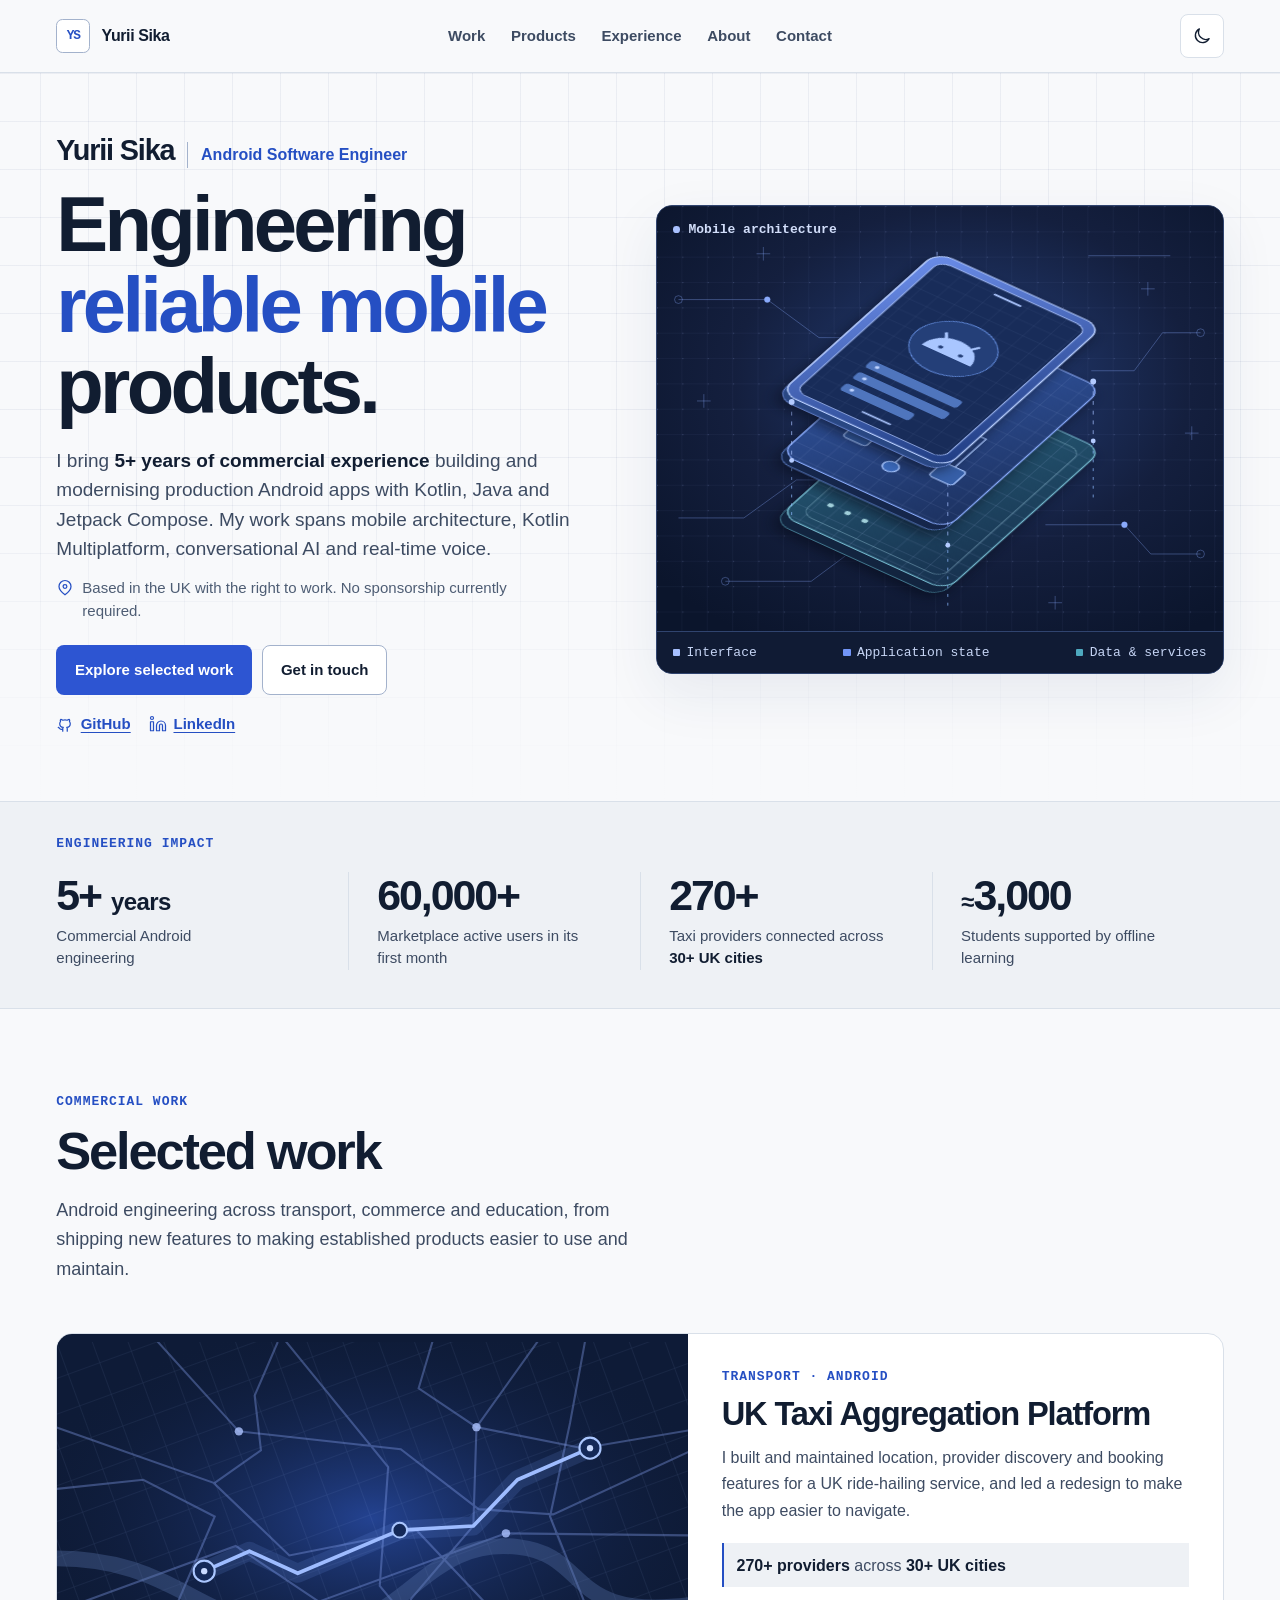
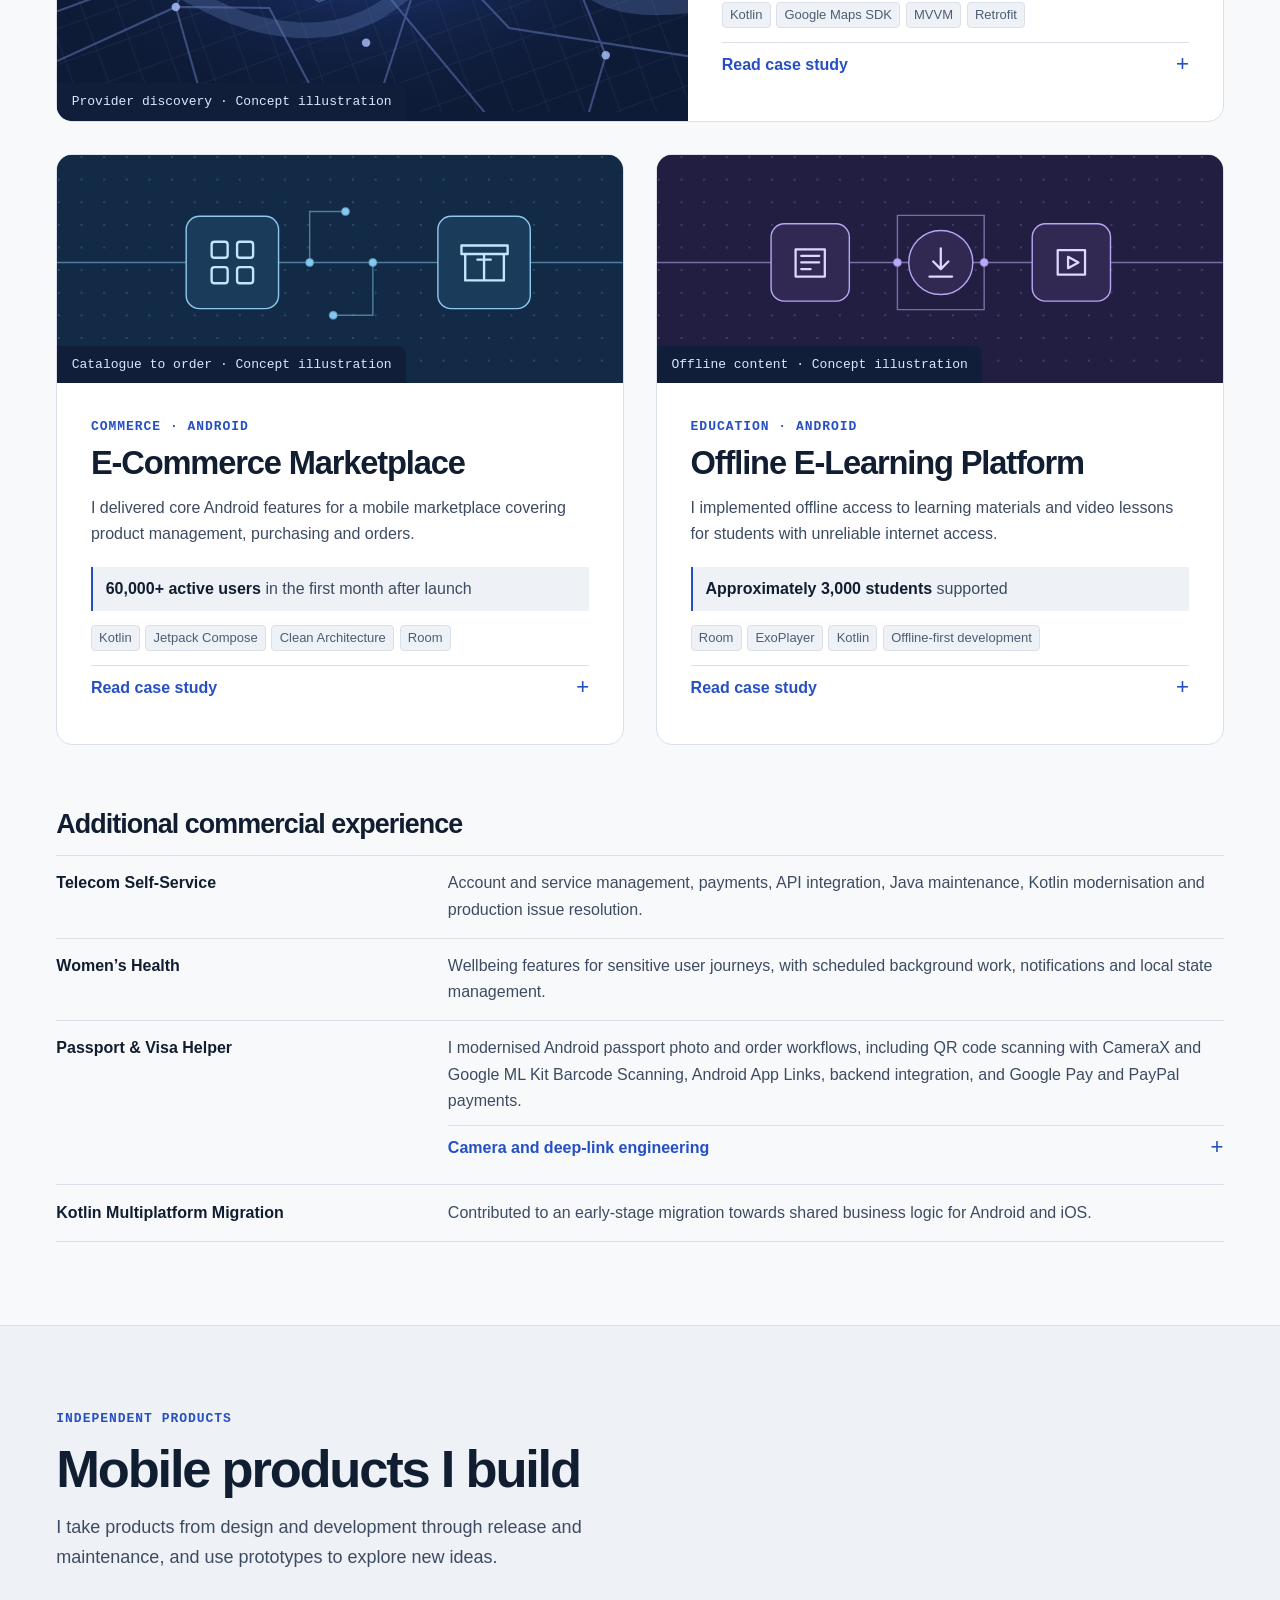
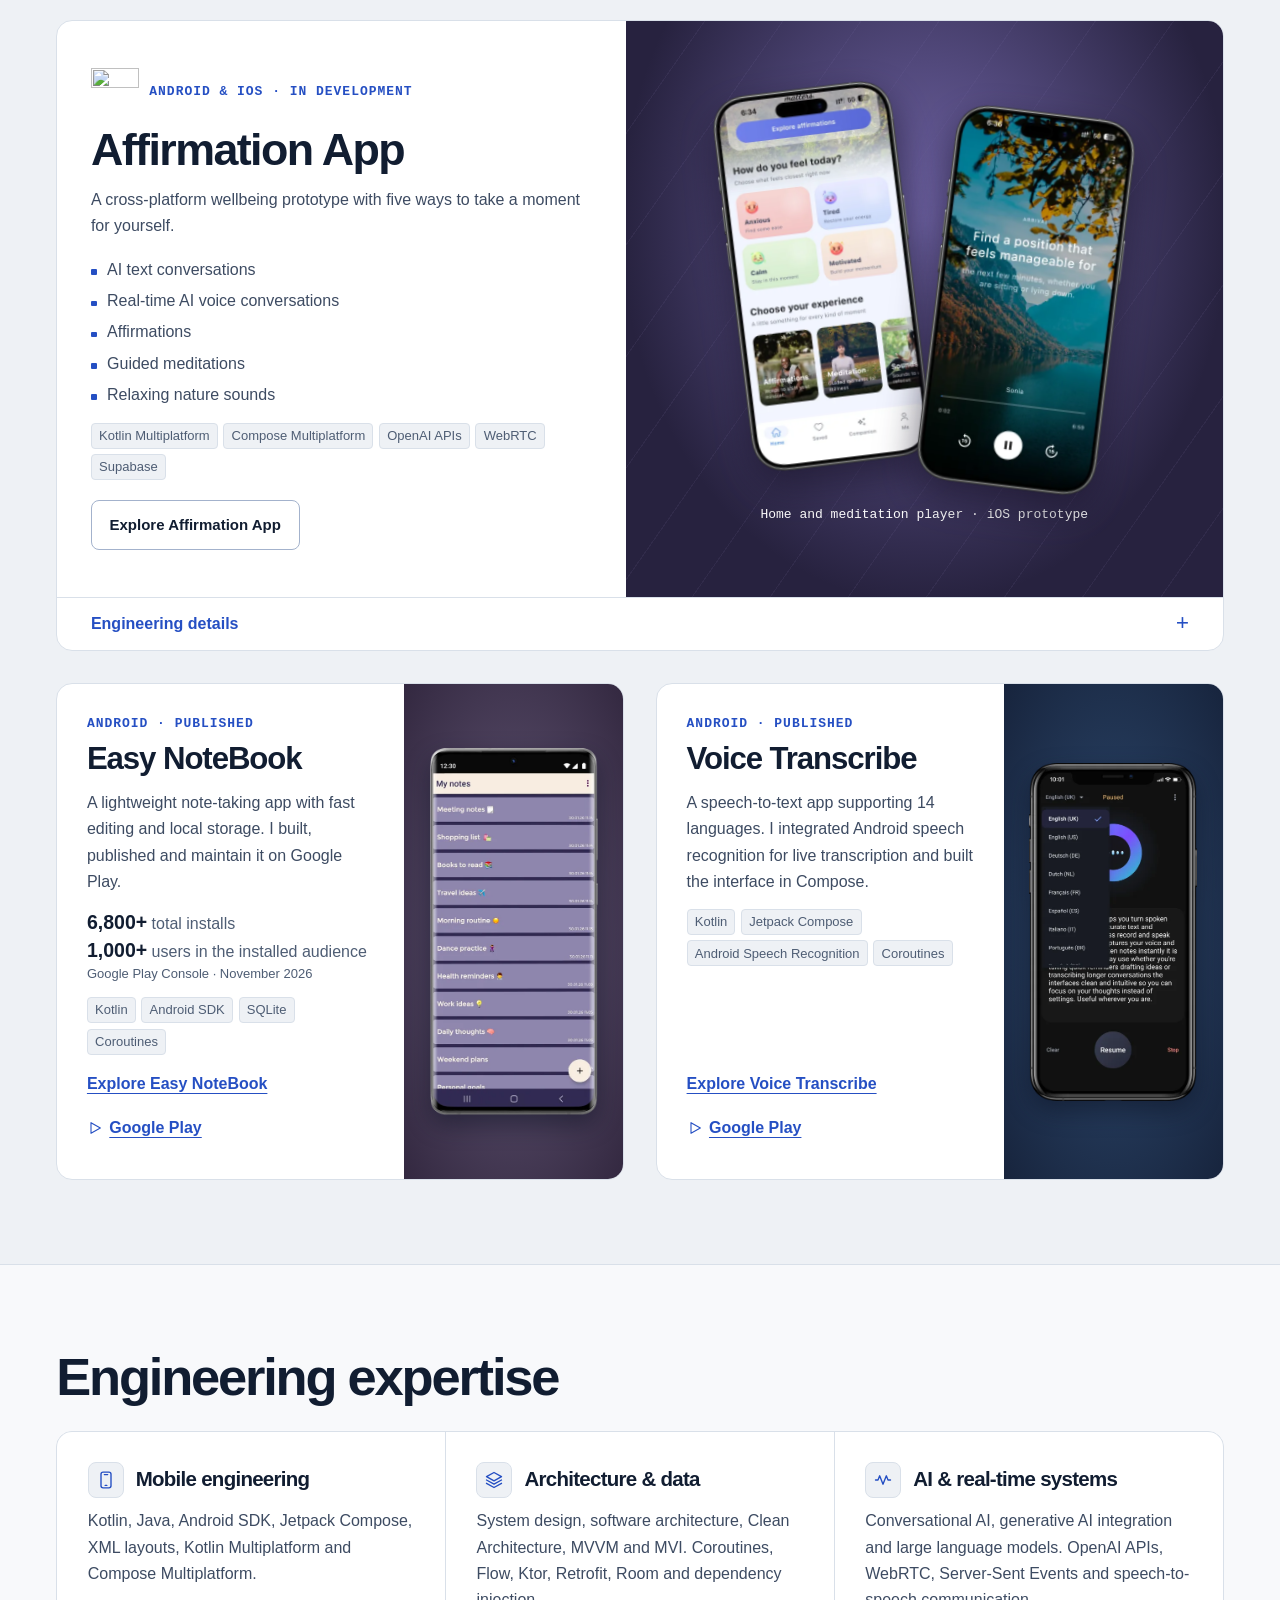
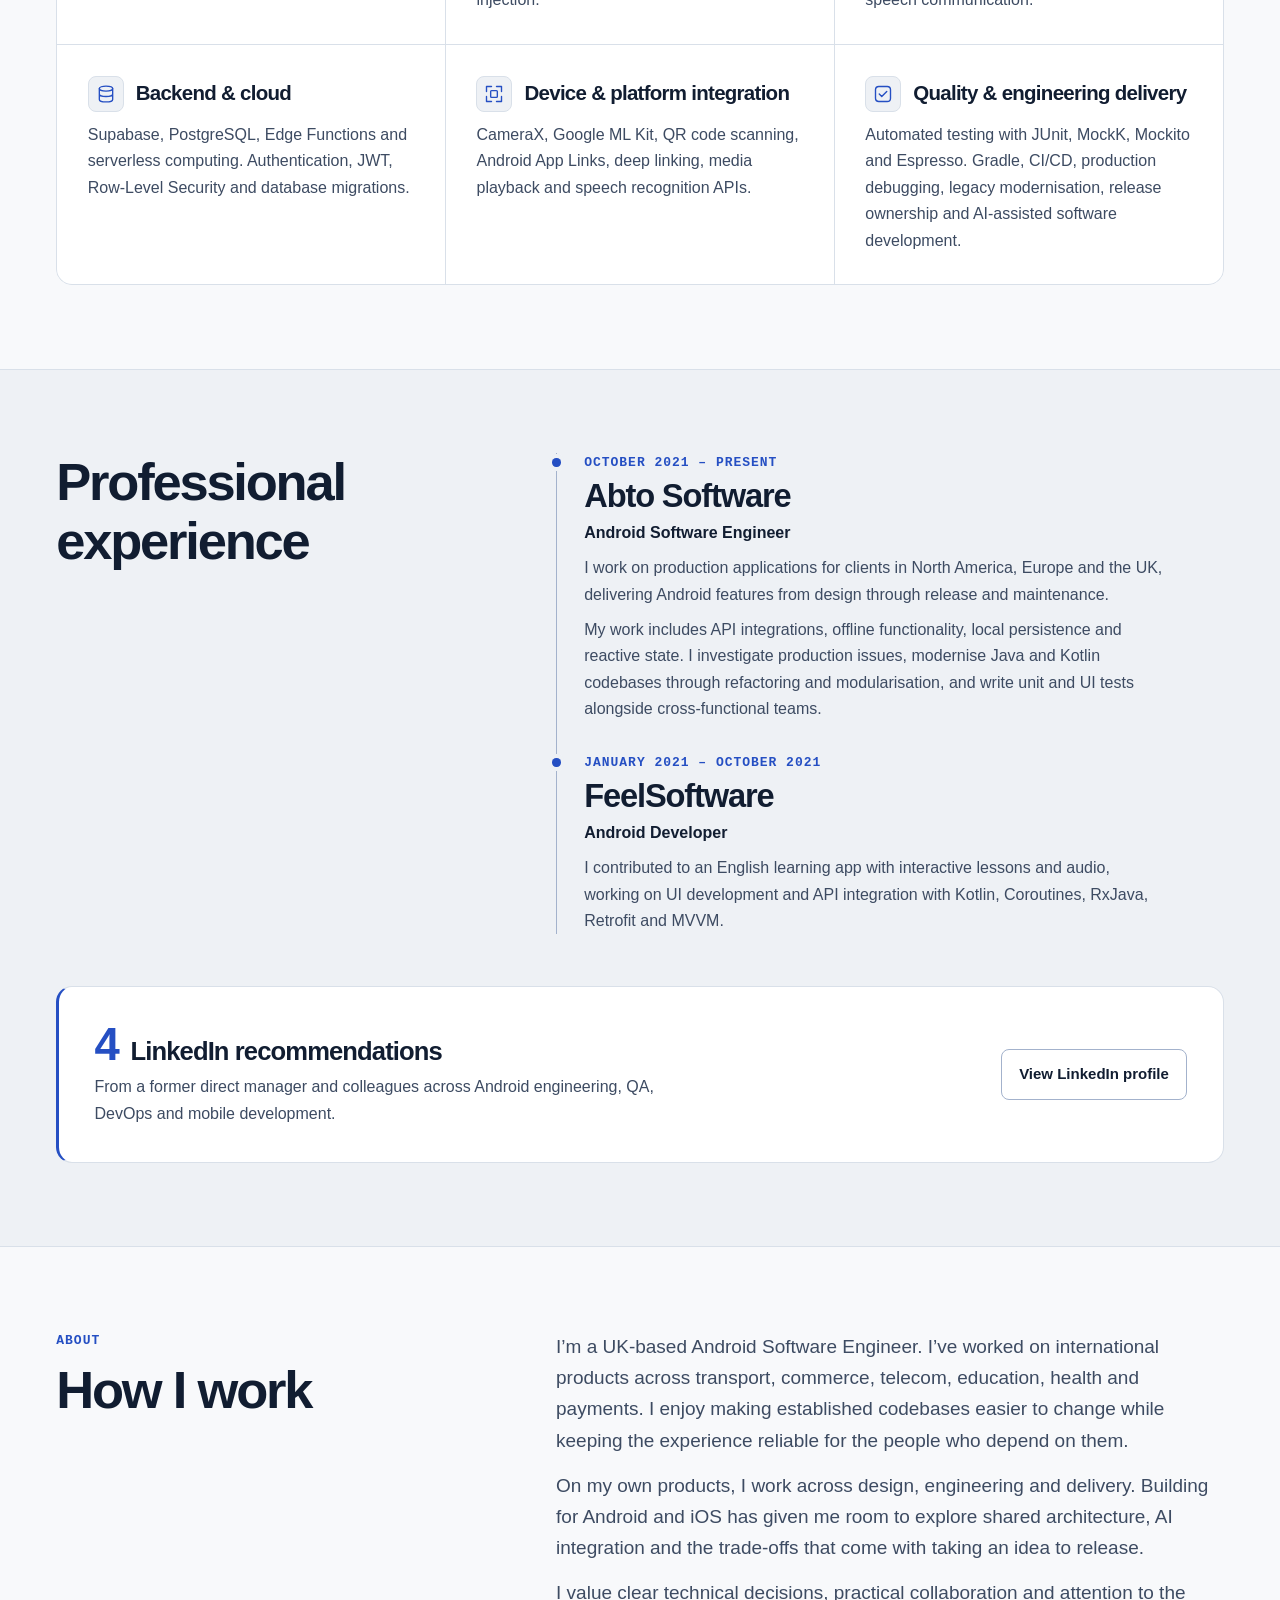
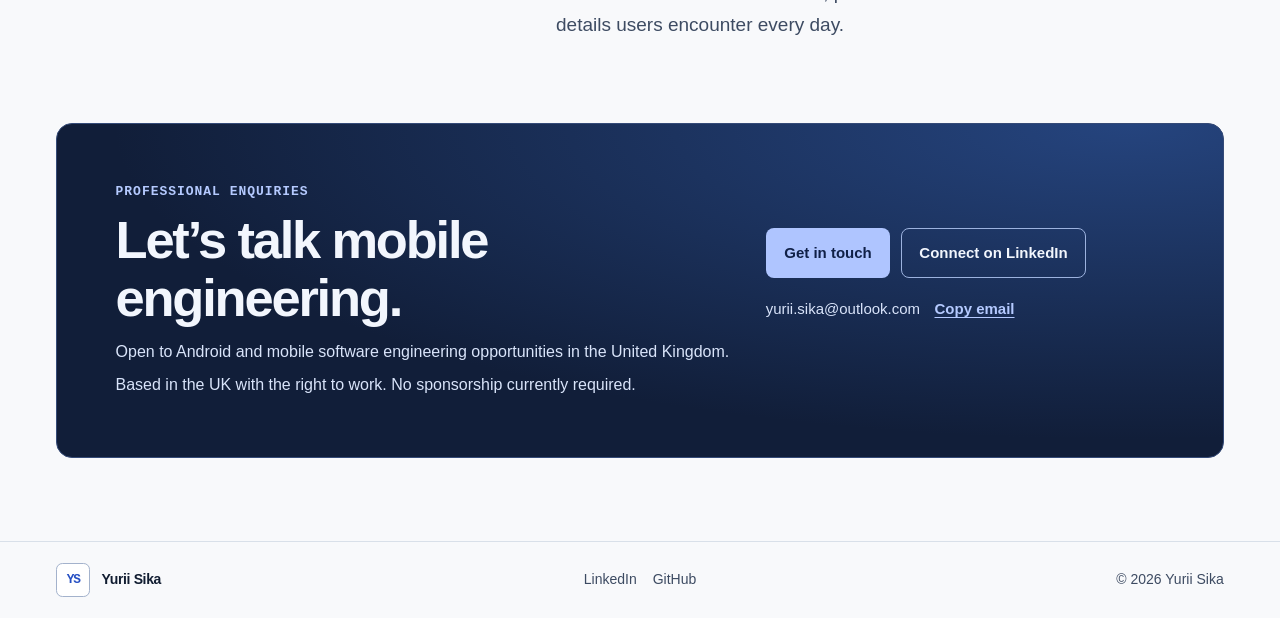
==== commit 09fbb1d7: "fix(portfolio): remove Sika Labs footer link" ====
--- a/index.html
+++ b/index.html
@@ -493,7 +493,6 @@
       <nav aria-label="Footer">
         <a href="https://www.linkedin.com/in/yurii-sika-ld-in/">LinkedIn</a>
         <a href="https://github.com/yurasika25">GitHub</a>
-        <a href="/sika-labs/">Sika Labs</a>
       </nav>
       <p>© <span id="year">2026</span> Yurii Sika</p>
     </div>
--- a/portfolio/portfolio.css
+++ b/portfolio/portfolio.css
@@ -615,8 +615,13 @@
 .copy-status { color: #e0e9ff; min-height: 1.55em; font-size: .875rem; }
 
 .site-footer { border-top: 1px solid var(--line); padding-block: 1rem; }
-.footer-inner { display: flex; flex-wrap: wrap; align-items: center; justify-content: space-between; gap: .35rem 1.25rem; font-size: .875rem; }
-.site-footer nav { display: flex; gap: 0 1rem; flex-wrap: wrap; }
+.footer-inner { display: grid; grid-template-columns: 1fr auto 1fr; align-items: center; gap: .35rem 1.25rem; font-size: .875rem; }
+.footer-inner > p { justify-self: end; }
+.site-footer nav { display: flex; justify-content: center; gap: 0 1rem; flex-wrap: wrap; }
+@media (max-width: 35rem) {
+  .footer-inner { grid-template-columns: 1fr; justify-items: center; text-align: center; }
+  .footer-inner > p { justify-self: center; }
+}
 .site-footer nav a { display: inline-flex; align-items: center; min-height: 2.75rem; color: var(--text); text-decoration: none; }
 
 @media (max-width: 65rem) {
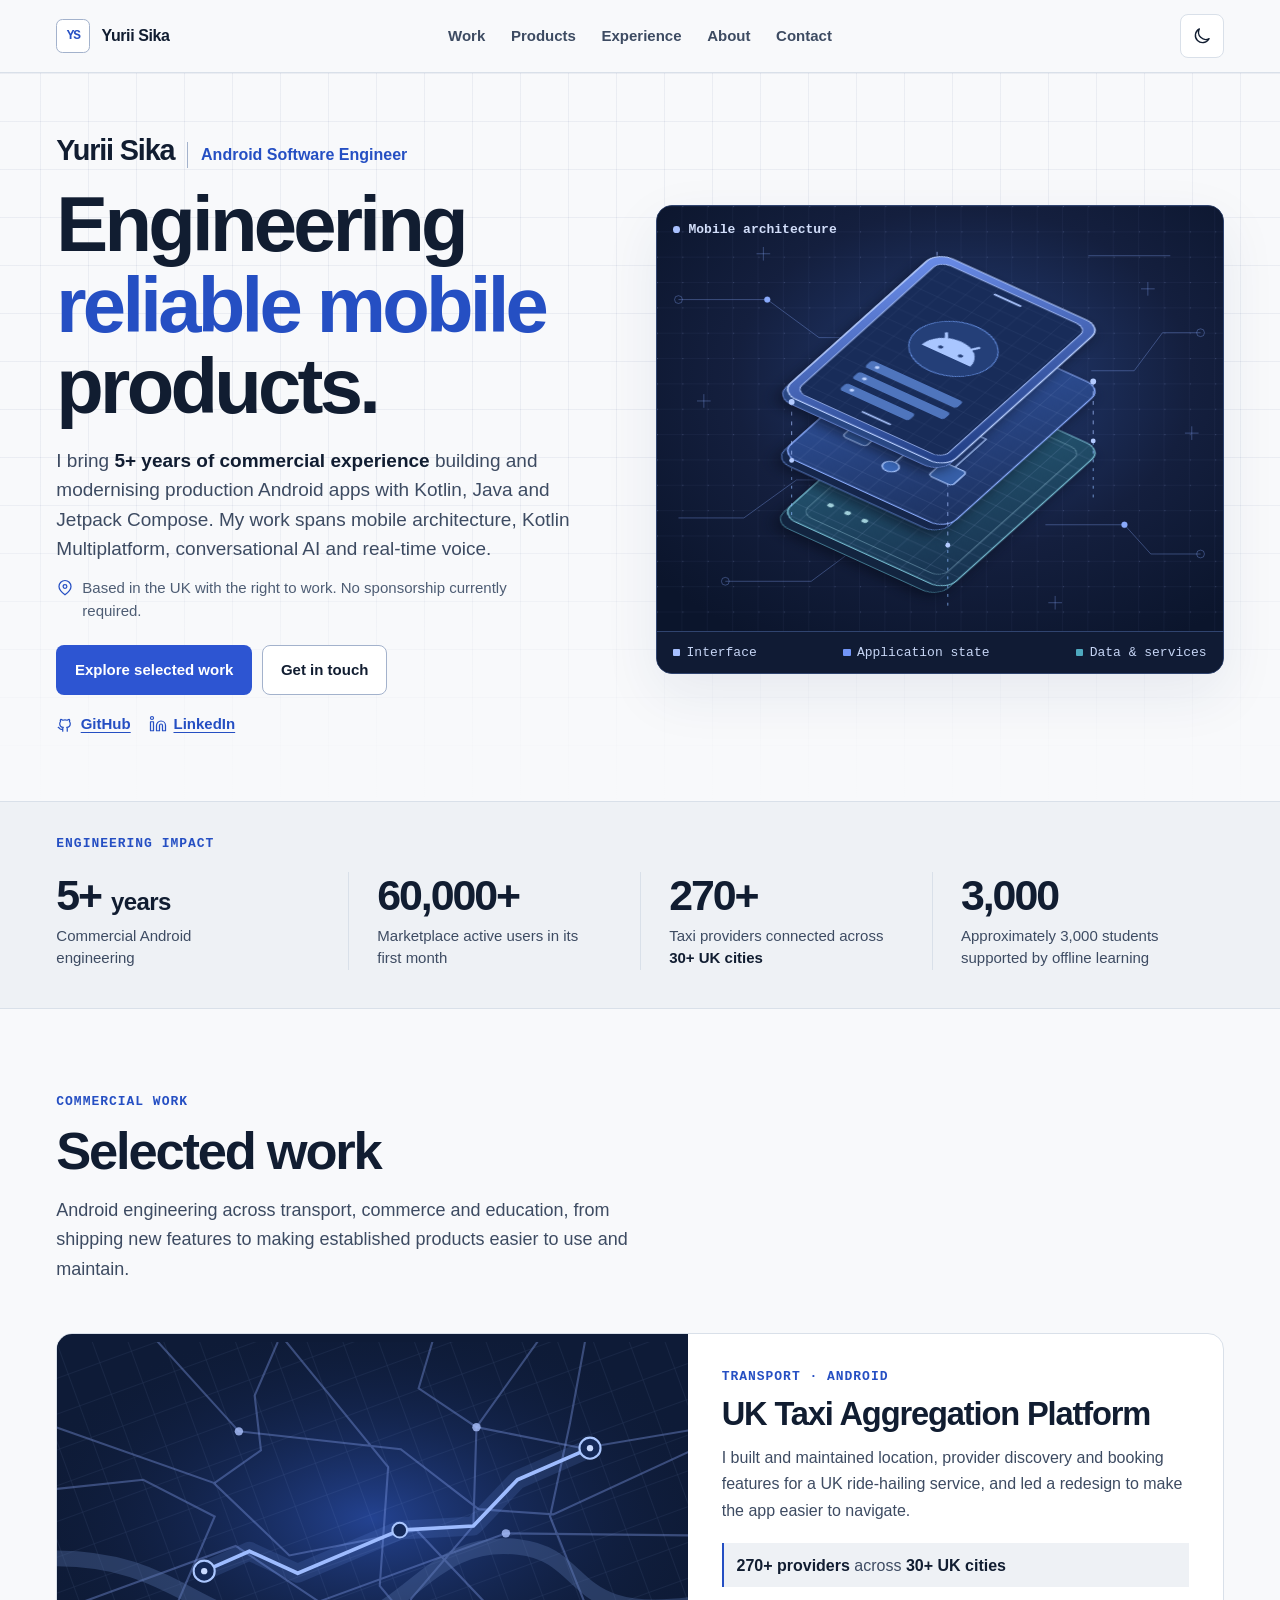
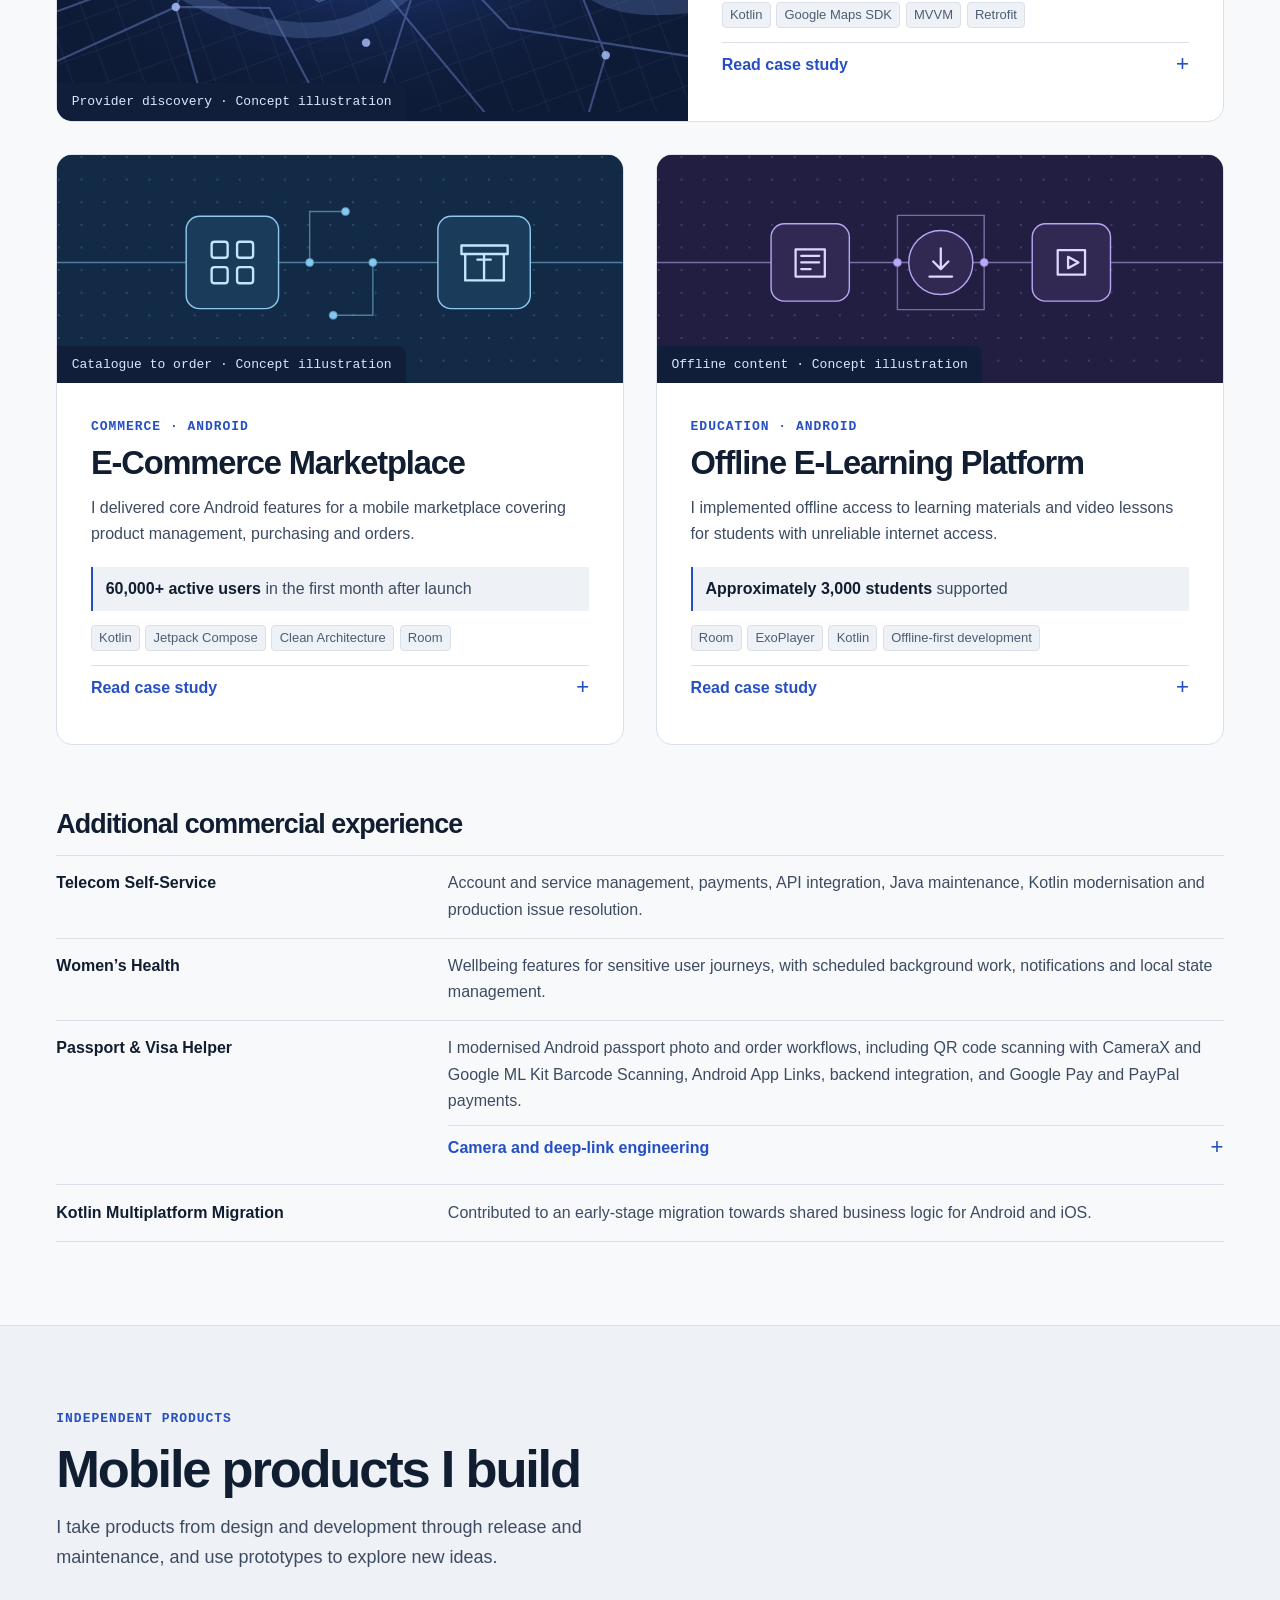
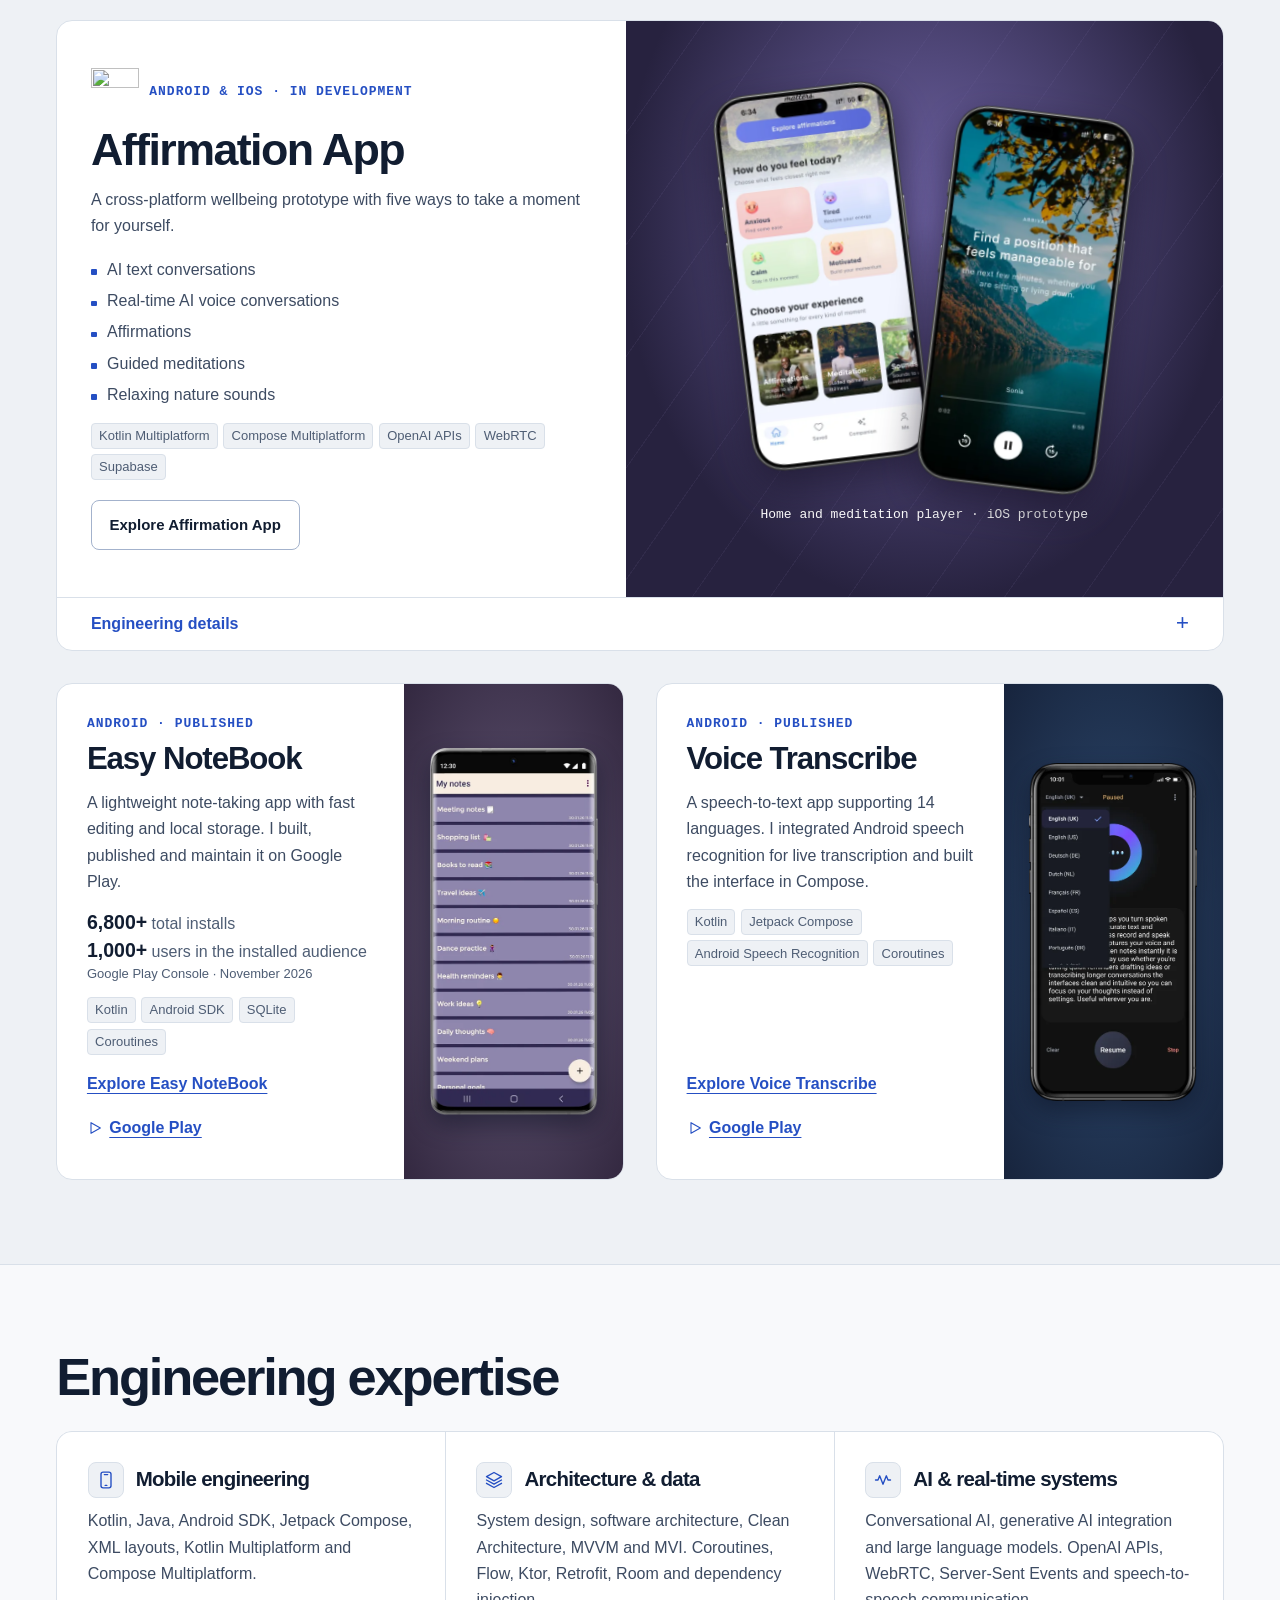
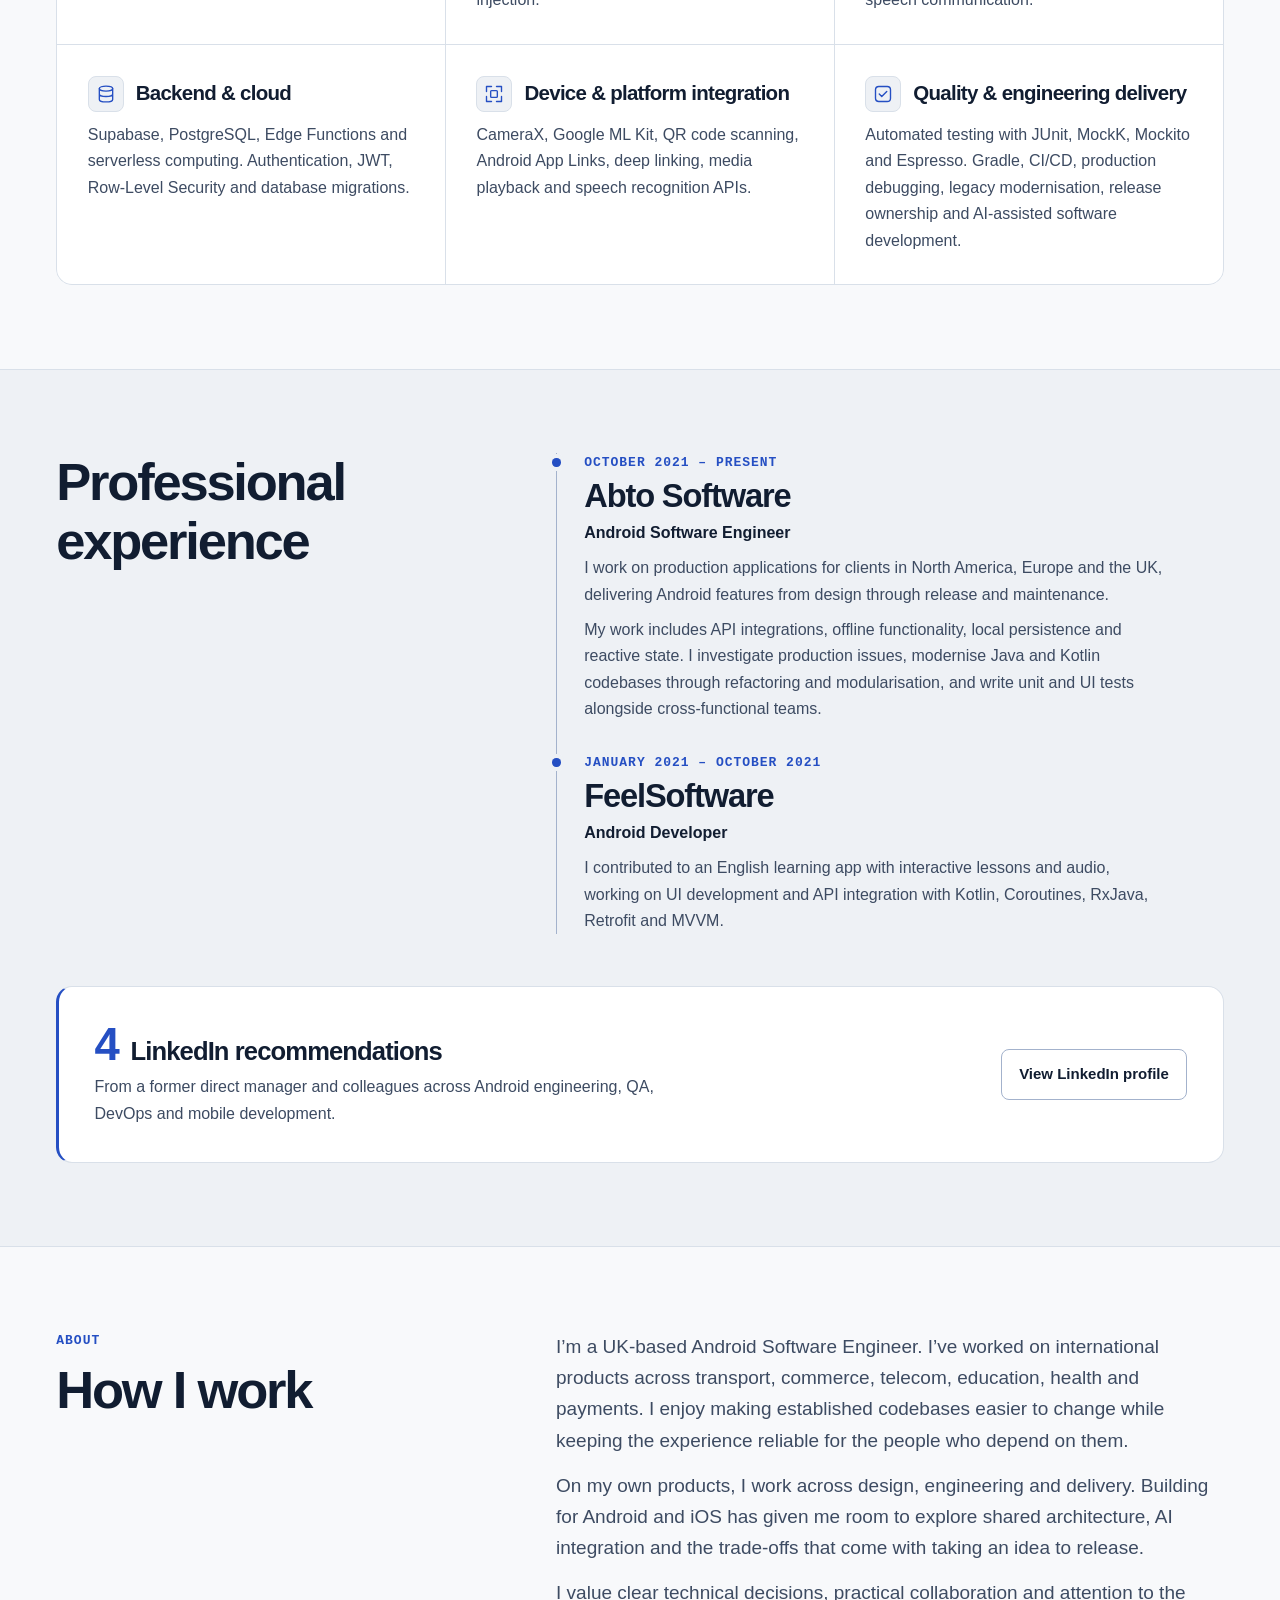
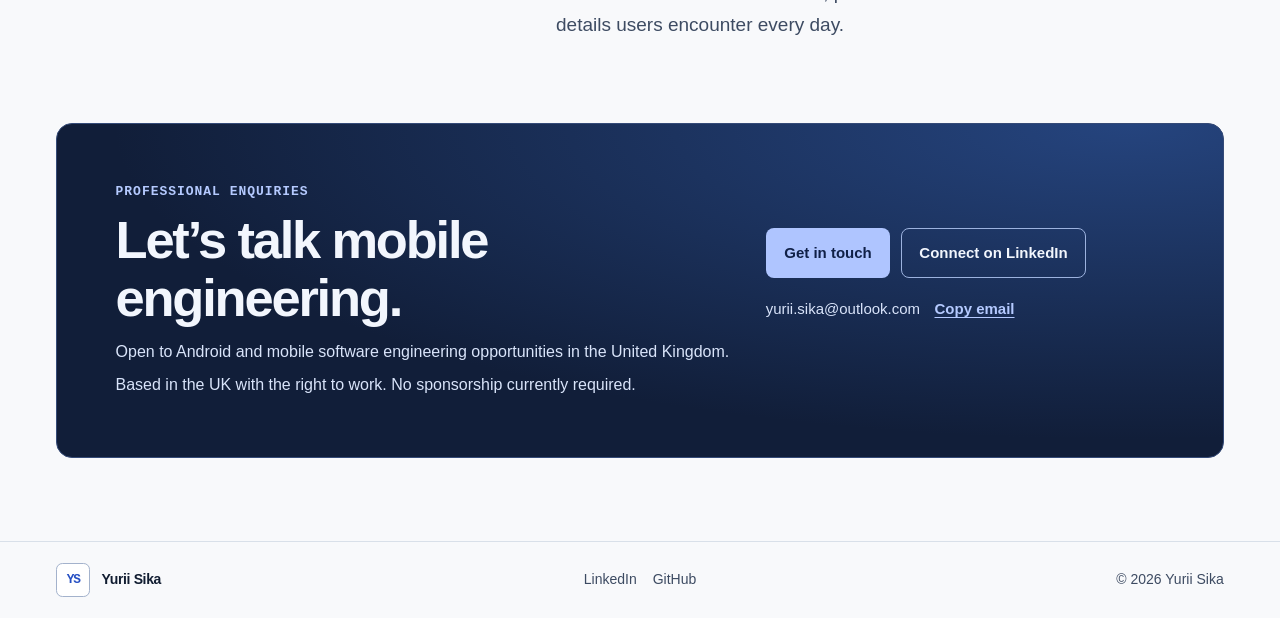
==== commit 7b8945f3: "fix(portfolio): clarify student impact metric" ====
--- a/index.html
+++ b/index.html
@@ -137,7 +137,7 @@
           <div><dt>Commercial Android engineering</dt><dd>5+ <span>years</span></dd></div>
           <div><dt>Marketplace active users in its first month</dt><dd>60,000+</dd></div>
           <div><dt>Taxi providers connected across <strong>30+ UK cities</strong></dt><dd>270+</dd></div>
-          <div><dt>Students supported by offline learning</dt><dd><span class="visually-hidden">Approximately </span><span aria-hidden="true">≈</span>3,000</dd></div>
+          <div><dt>Approximately 3,000 students supported by offline learning</dt><dd>3,000</dd></div>
         </dl>
       </div>
     </section>
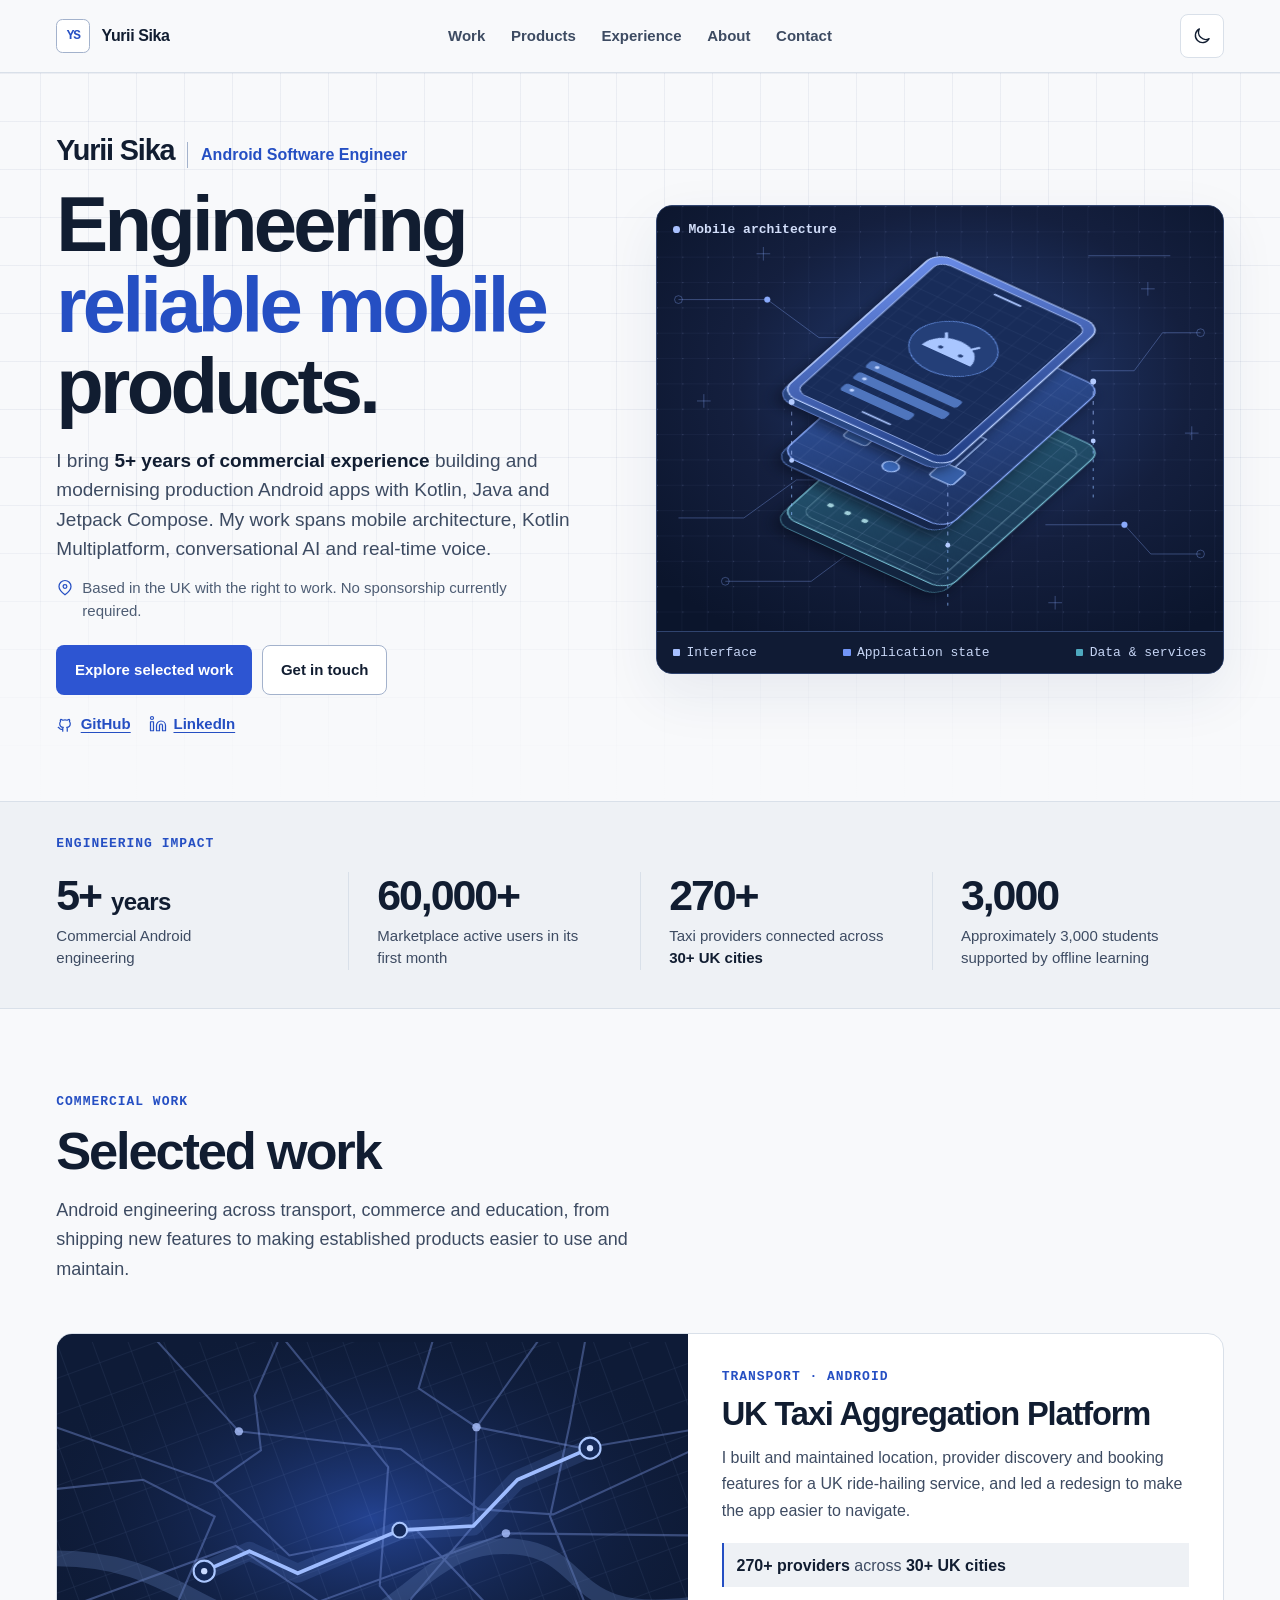
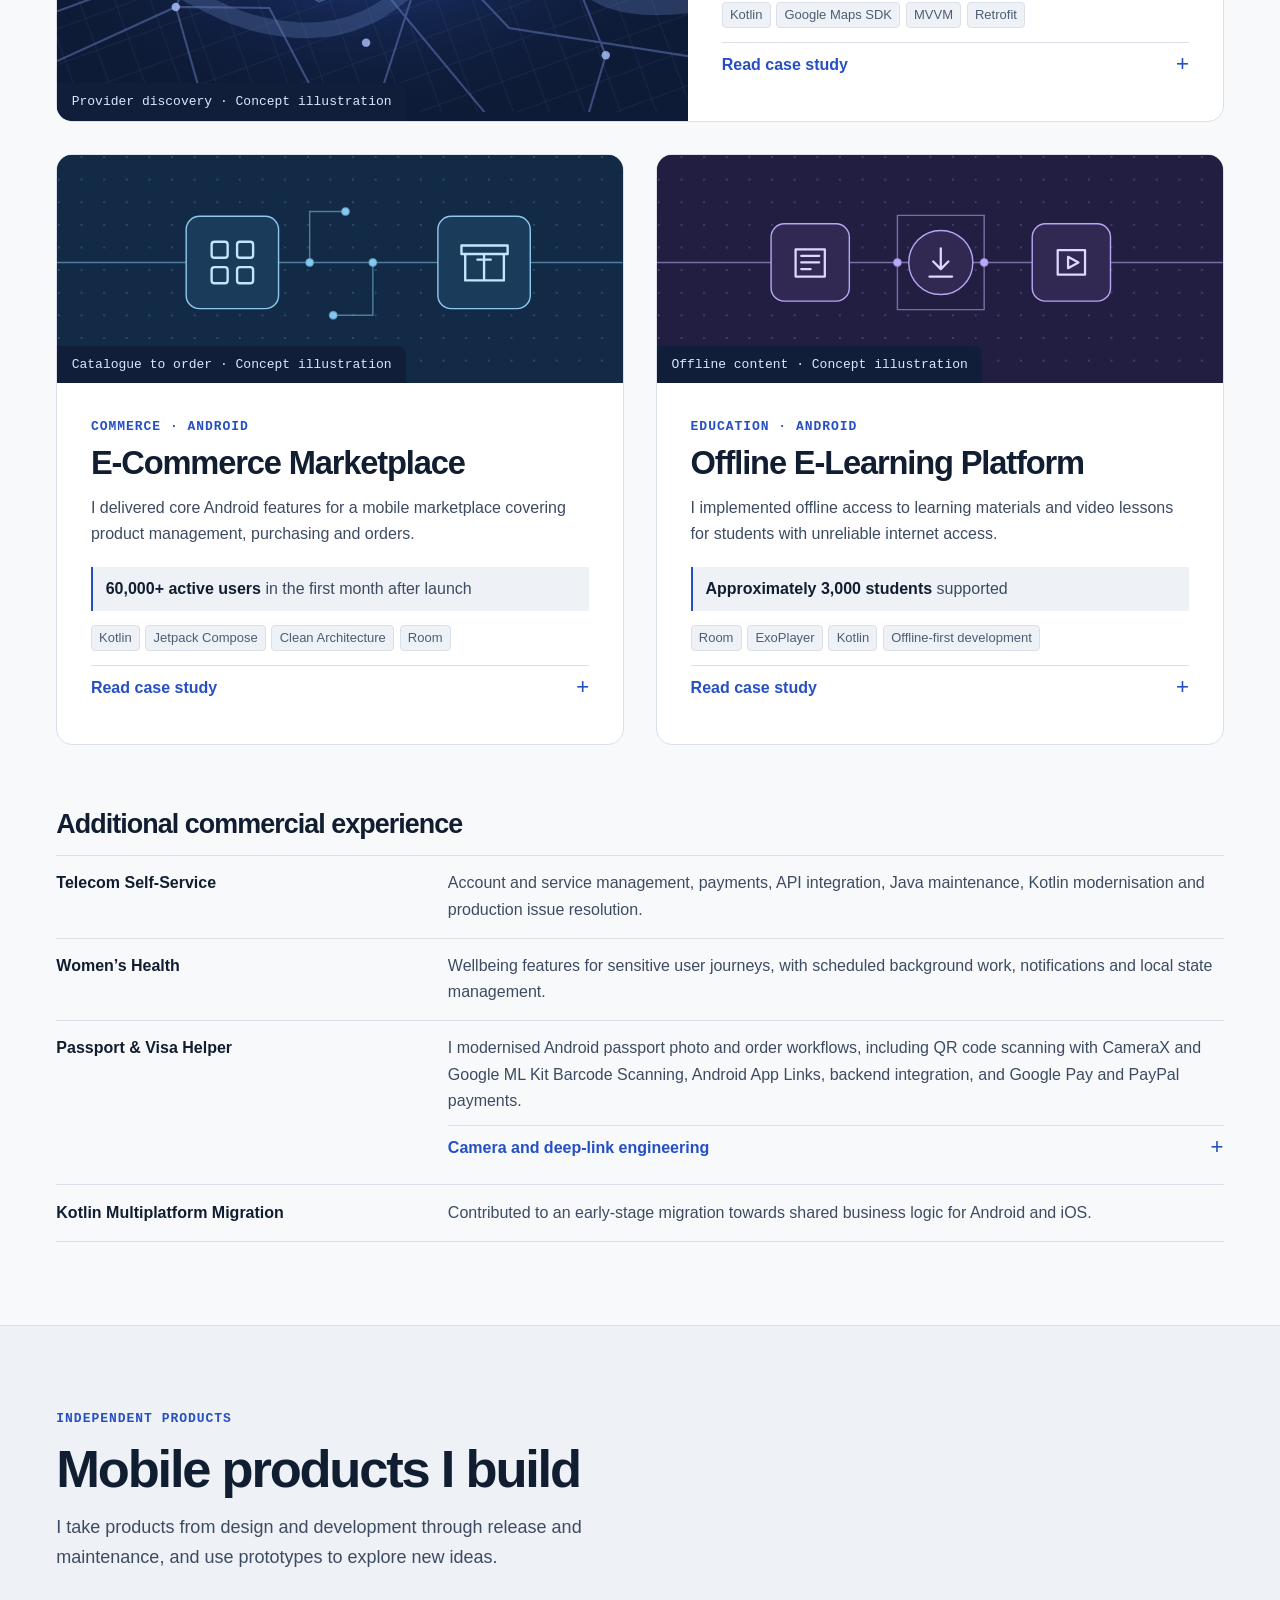
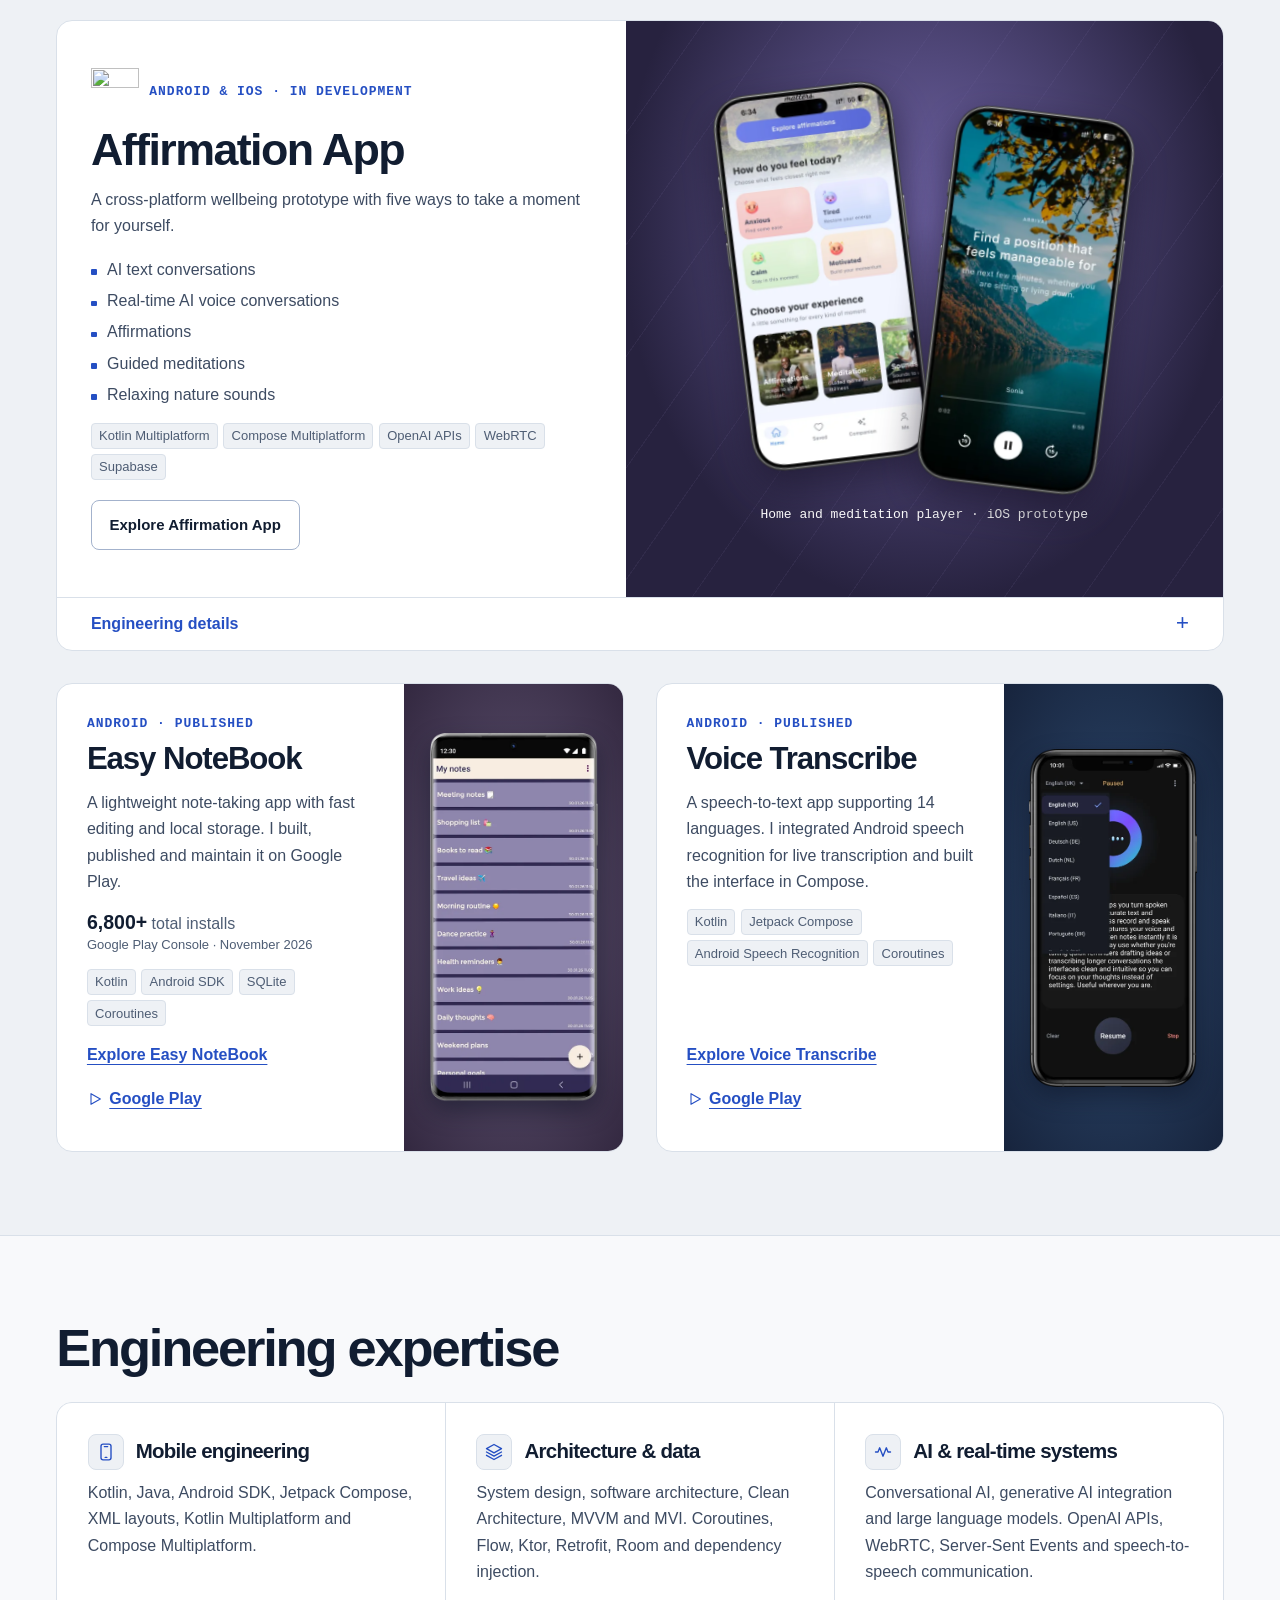
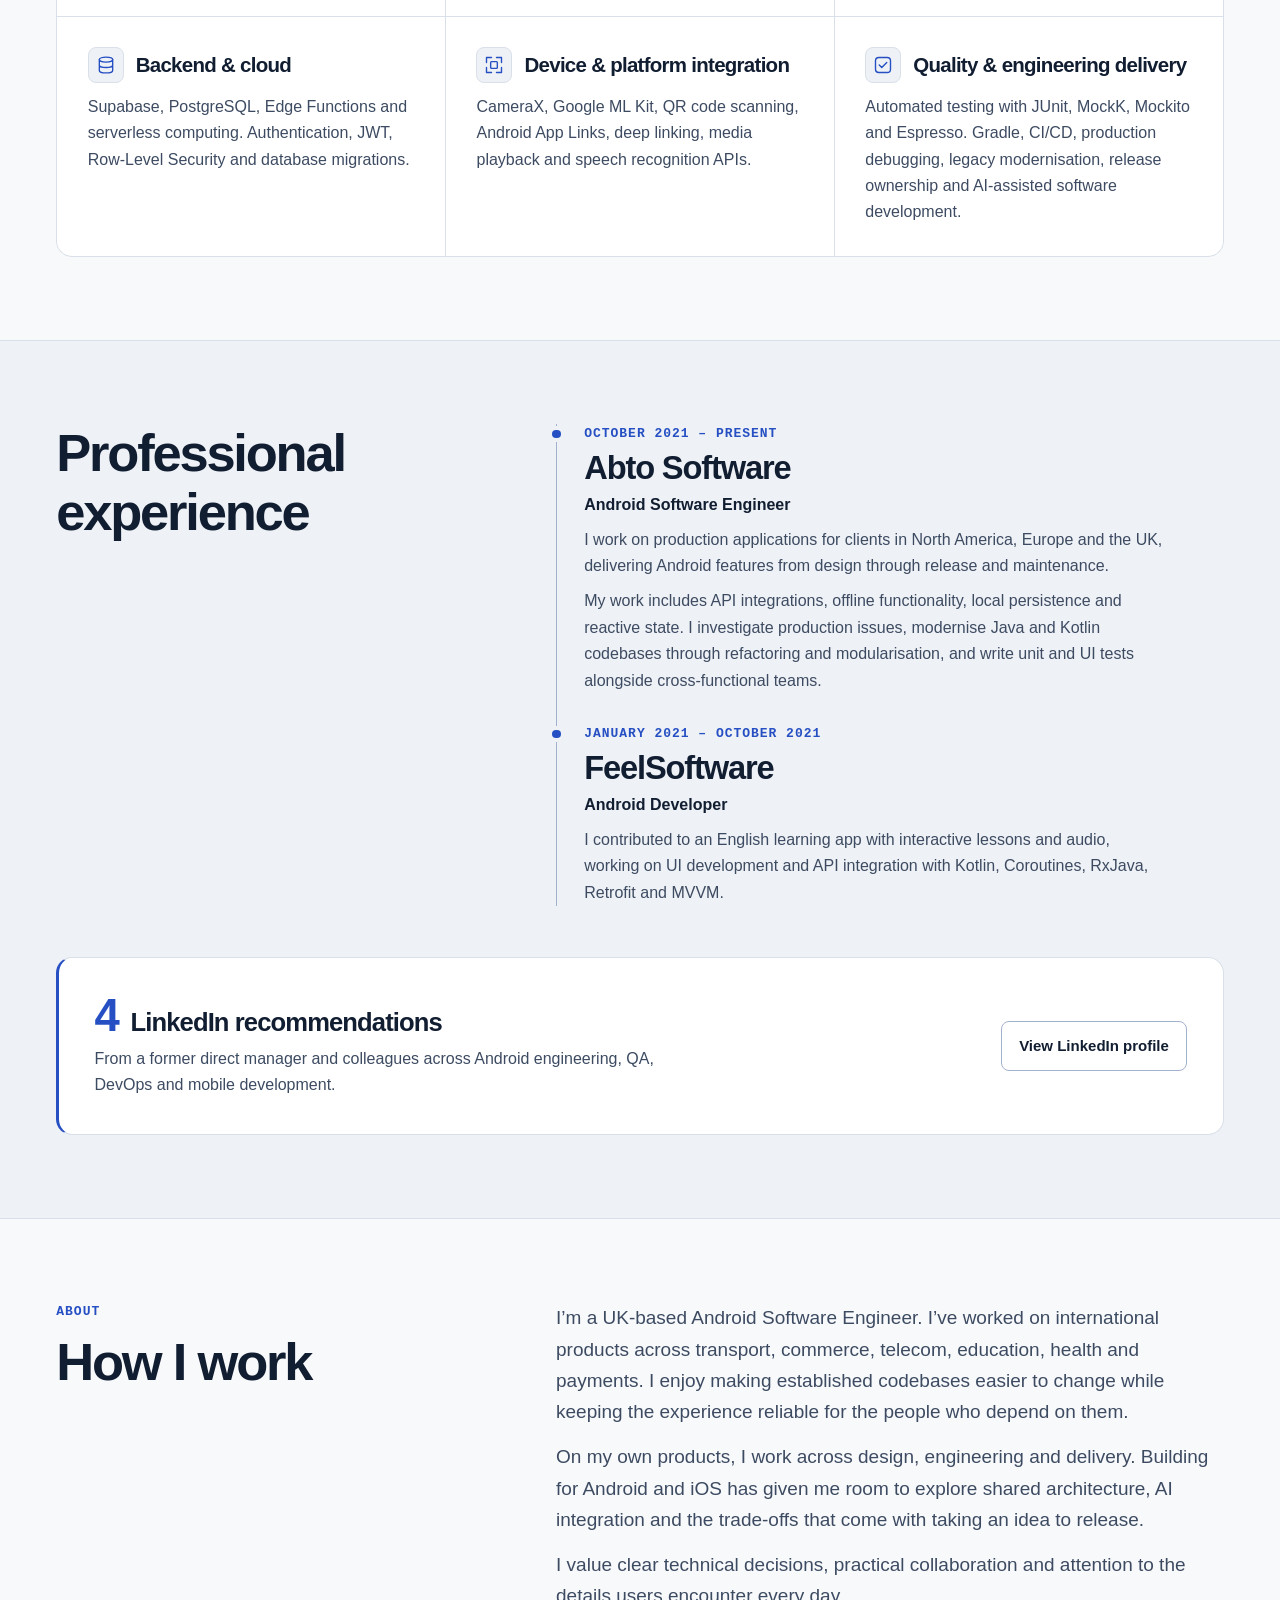
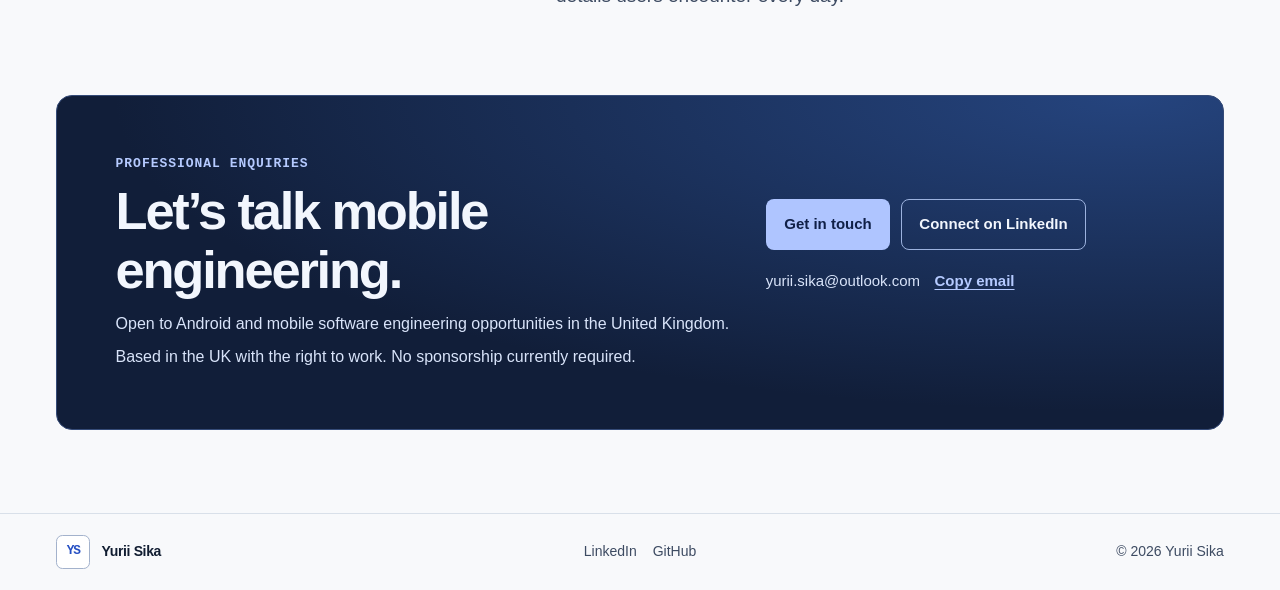
==== commit 7d2086c6: "fix(portfolio): simplify Easy NoteBook install metric" ====
--- a/index.html
+++ b/index.html
@@ -343,8 +343,7 @@
               <h3 id="notebook-title">Easy NoteBook</h3>
               <p>A lightweight note-taking app with fast editing and local storage. I built, published and maintain it on Google Play.</p>
               <p class="notebook-metric">
-                <strong>6,800+</strong> total installs<br>
-                <strong>1,000+</strong> users in the installed audience
+                <strong>6,800+</strong> total installs
                 <span>Google Play Console · November 2026</span>
               </p>
               <ul class="tech-list compact-stack" aria-label="Easy NoteBook technology"><li>Kotlin</li><li>Android SDK</li><li>SQLite</li><li>Coroutines</li></ul>
